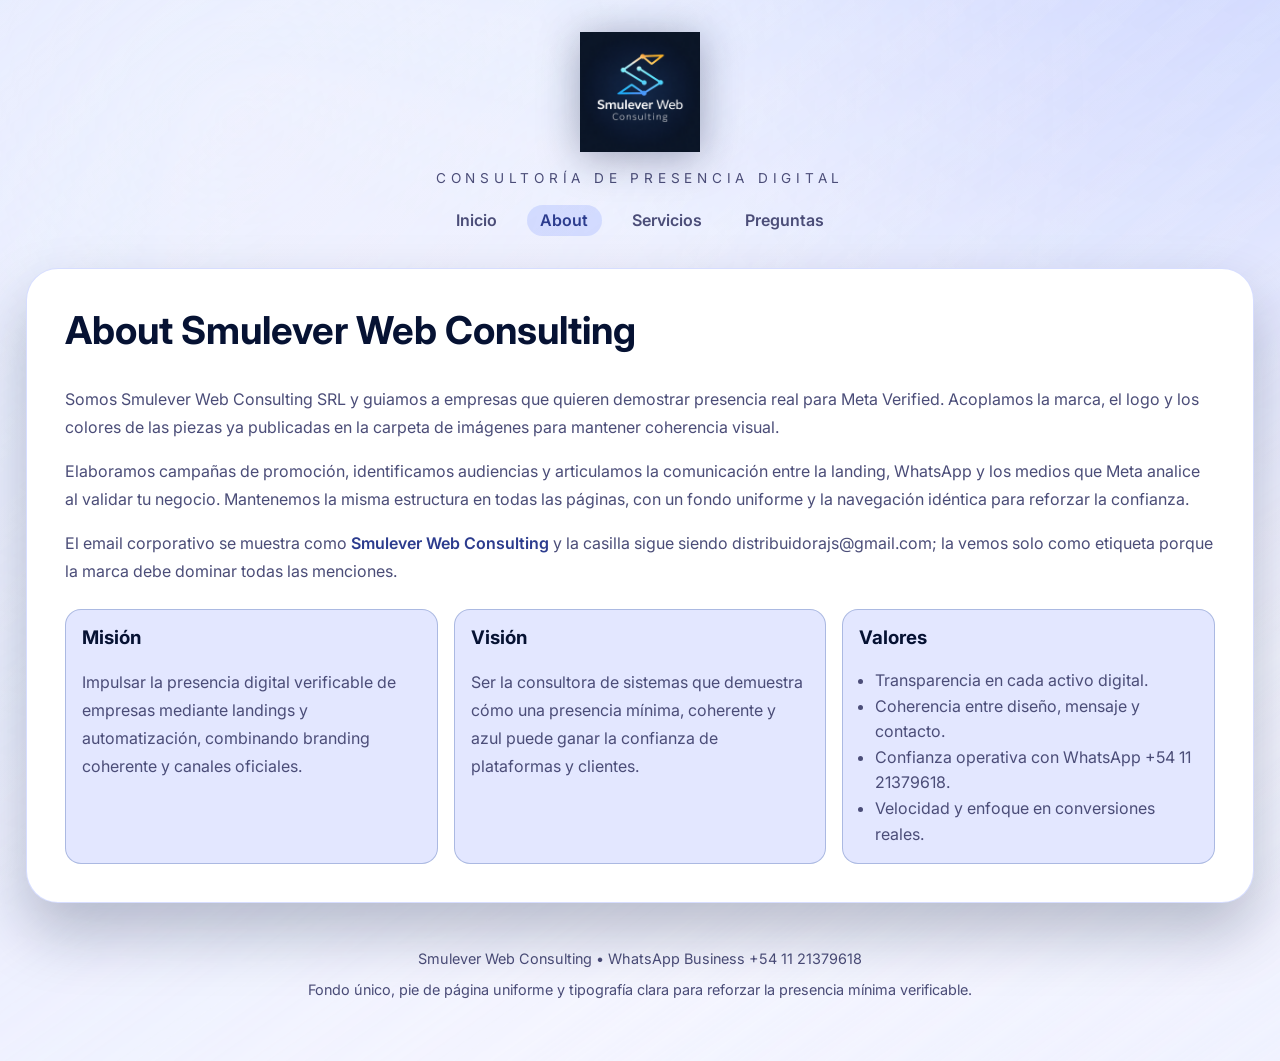
==== about.html @ fc0d974a "Add mission/FAQ content and contact anchor" ====
<!DOCTYPE html>
<html lang="es">
<head>
  <meta charset="utf-8" />
  <meta name="viewport" content="width=device-width,initial-scale=1" />
  <title>Smulever Web Consulting • About</title>
  <link rel="stylesheet" href="styles.css" />
</head>
<body>
  <div class="page-shell">
    <header class="page-header">
      <img src="images/LogoMarca_SmWC.png" alt="Smulever Web Consulting logo mark" class="hero-logo" />
      <p class="eyebrow">Consultoría de presencia digital</p>
      <nav class="page-nav">
        <a href="index.html">Inicio</a>
        <a href="about.html" aria-current="page">About</a>
        <a href="services.html">Servicios</a>
        <a href="faq.html">Preguntas</a>
      </nav>
    </header>

    <main>
      <section class="panel page-panel">
        <h1>About Smulever Web Consulting</h1>
        <p>
          Somos Smulever Web Consulting SRL y guiamos a empresas que quieren demostrar presencia real para Meta Verified.
          Acoplamos la marca, el logo y los colores de las piezas ya publicadas en la carpeta de imágenes para mantener coherencia visual.
        </p>
        <p>
          Elaboramos campañas de promoción, identificamos audiencias y articulamos la comunicación entre la landing, WhatsApp
          y los medios que Meta analice al validar tu negocio. Mantenemos la misma estructura en todas las páginas, con un
          fondo uniforme y la navegación idéntica para reforzar la confianza.
        </p>
        <p>
          El email corporativo se muestra como <span class="label">Smulever Web Consulting</span> y la casilla sigue siendo
          distribuidorajs@gmail.com; la vemos solo como etiqueta porque la marca debe dominar todas las menciones.
        </p>
        <div class="about-grid">
          <article>
            <h3>Misión</h3>
            <p>Impulsar la presencia digital verificable de empresas mediante landings y automatización, combinando branding coherente y canales oficiales.</p>
          </article>
          <article>
            <h3>Visión</h3>
            <p>Ser la consultora de sistemas que demuestra cómo una presencia mínima, coherente y azul puede ganar la confianza de plataformas y clientes.</p>
          </article>
          <article>
            <h3>Valores</h3>
            <ul>
              <li>Transparencia en cada activo digital.</li>
              <li>Coherencia entre diseño, mensaje y contacto.</li>
              <li>Confianza operativa con WhatsApp +54 11 21379618.</li>
              <li>Velocidad y enfoque en conversiones reales.</li>
            </ul>
          </article>
        </div>
      </section>
    </main>

    <footer class="footer">
      <p>Smulever Web Consulting • WhatsApp Business +54 11 21379618</p>
      <p>Fondo único, pie de página uniforme y tipografía clara para reforzar la presencia mínima verificable.</p>
    </footer>
  </div>
</body>
</html>
---- styles.css ----
@import url('https://fonts.googleapis.com/css2?family=Inter:wght@400;500;600;700&display=swap');

:root {
  --bg: #f4f5ff;
  --panel: #ffffff;
  --ink: #061233;
  --muted: #4b4d78;
  --accent: #5b79ff;
  --accent-dark: #2c3c8e;
  --border: rgba(91, 121, 255, 0.25);
  --shadow: 0 30px 60px rgba(6, 18, 51, 0.25);
}

*,
*::before,
*::after {
  box-sizing: border-box;
}

body {
  margin: 0;
  font-family: 'Inter', system-ui, sans-serif;
  background: var(--bg);
  color: var(--ink);
  position: relative;
  min-height: 100vh;
  overflow-x: hidden;
}

body::before {
  content: '';
  position: fixed;
  inset: -20% -10% -20% -10%;
  background-image:
    radial-gradient(circle at 20% 20%, rgba(255, 255, 255, 0.4), transparent 45%),
    radial-gradient(circle at 80% 0%, rgba(91, 121, 255, 0.25), transparent 40%),
    linear-gradient(145deg, rgba(163, 188, 255, 0.35) 0%, rgba(244, 245, 255, 0.85) 60%, rgba(197, 211, 255, 0.2) 100%);
  filter: blur(1px);
  opacity: 0.85;
  z-index: -2;
  animation: marbleMove 16s linear infinite;
  background-size: 120% 120%;
}

body::after {
  content: '';
  position: fixed;
  inset: 0;
  background: repeating-linear-gradient(135deg, rgba(255, 255, 255, 0.1), rgba(255, 255, 255, 0.1) 30px, transparent 30px, transparent 60px);
  opacity: 0.6;
  z-index: -1;
}

.page-shell {
  min-height: 100vh;
  display: flex;
  flex-direction: column;
  gap: 2rem;
  padding: 2rem clamp(1.25rem, 2vw, 3rem) 3rem;
}

.page-header {
  display: flex;
  flex-direction: column;
  align-items: center;
  text-align: center;
  gap: 0.3rem;
}

.hero-logo {
  width: 120px;
  filter: drop-shadow(0 5px 20px rgba(6, 18, 51, 0.35));
}

.eyebrow {
  font-size: 0.85rem;
  text-transform: uppercase;
  letter-spacing: 0.35em;
  color: var(--muted);
}

.page-nav {
  display: flex;
  gap: 1rem;
  flex-wrap: wrap;
  justify-content: center;
}

.page-nav a {
  text-decoration: none;
  color: var(--muted);
  font-weight: 600;
  padding: 0.35rem 0.85rem;
  border-radius: 999px;
  transition: color 0.2s ease, background 0.2s ease;
}

.page-nav a[aria-current='page'],
.page-nav a:hover {
  background: rgba(91, 121, 255, 0.18);
  color: var(--accent-dark);
}

.panel {
  background: var(--panel);
  border-radius: 32px;
  padding: clamp(2rem, 3vw, 3.2rem);
  border: 1px solid var(--border);
  box-shadow: var(--shadow);
  position: relative;
  overflow: hidden;
  animation: floatPanel 12s ease-in-out infinite;
}

.page-panel h1 {
  margin-top: 0;
  font-size: clamp(2rem, 3vw, 2.8rem);
}

.page-panel p {
  color: var(--muted);
  line-height: 1.75;
}

.hero-subtitle {
  margin: 1.2rem auto 1.5rem;
  font-size: 1.05rem;
  max-width: 640px;
}

.hero-actions {
  display: flex;
  justify-content: center;
  gap: 1rem;
  flex-wrap: wrap;
  margin-bottom: 1.5rem;
}

.hero-link {
  padding: 0.9rem 1.8rem;
  border-radius: 999px;
  background: var(--accent);
  color: #fff;
  font-weight: 600;
  text-decoration: none;
  transition: background 0.2s ease, transform 0.2s ease;
}

.hero-link:hover {
  background: var(--accent-dark);
  transform: translateY(-2px);
}

.hero-link.ghost {
  background: transparent;
  border: 1px solid var(--accent);
  color: var(--accent);
}

.hero-note {
  font-size: 0.95rem;
  color: var(--muted);
  margin: 0.35rem 0;
}

.label {
  font-weight: 600;
  color: var(--accent-dark);
}

.brand-name-glow {
  font-size: clamp(2rem, 4vw, 3rem);
  font-weight: 700;
  color: var(--ink);
  text-transform: none;
  letter-spacing: 0.04em;
  margin-bottom: 0.5rem;
  display: inline-flex;
  position: relative;
}

.brand-name-glow span {
  padding: 0 0.5rem;
  border-radius: 16px;
  background: linear-gradient(120deg, rgba(91, 121, 255, 0.2), rgba(91, 121, 255, 0.6));
  box-shadow: 0 0 18px rgba(91, 121, 255, 0.6), 0 0 30px rgba(66, 90, 255, 0.3);
  animation: glowPulse 3s ease-in-out infinite;
}

.contact-block {
  margin-top: 1.5rem;
  padding: 1rem 1.2rem;
  border-radius: 16px;
  background: linear-gradient(135deg, rgba(91, 121, 255, 0.12), rgba(91, 121, 255, 0.02));
  border: 1px solid rgba(91, 121, 255, 0.45);
}

.contact-links {
  display: flex;
  flex-wrap: wrap;
  gap: 0.75rem;
  margin-top: 0.4rem;
}

.contact-links a {
  color: #05318b;
  font-weight: 600;
  text-decoration: none;
  padding: 0.4rem 0.9rem;
  border-radius: 999px;
  border: 1px solid rgba(5, 49, 139, 0.25);
  background: rgba(255, 255, 255, 0.6);
  transition: transform 0.2s ease;
}

.contact-links a:hover {
  transform: translateY(-2px);
  border-color: rgba(5, 49, 139, 0.6);
}

.service-grid {
  margin-top: 1.5rem;
  display: grid;
  grid-template-columns: repeat(auto-fit, minmax(220px, 1fr));
  gap: 1rem;
}

.about-grid {
  margin-top: 1.5rem;
  display: grid;
  grid-template-columns: repeat(auto-fit, minmax(200px, 1fr));
  gap: 1rem;
}

.about-grid article {
  background: #e3e7ff;
  border-radius: 16px;
  padding: 1rem;
  border: 1px solid rgba(5, 49, 139, 0.25);
}

.about-grid h3 {
  margin-top: 0;
  color: var(--ink);
}

.about-grid ul {
  padding-left: 1rem;
  margin: 0;
  color: var(--muted);
  line-height: 1.6;
}

.service-grid article {
  background: #e8ecff;
  border-radius: 16px;
  padding: 1.2rem;
  border: 1px solid rgba(63, 92, 255, 0.2);
  min-height: 170px;
}

.service-grid h3 {
  margin: 0 0 0.5rem;
  font-size: 1.2rem;
  color: var(--ink);
}

.faq-row {
  display: flex;
  flex-direction: column;
  gap: 1rem;
  margin-top: 1.5rem;
}

.chat-toggle {
  border: none;
  background: linear-gradient(120deg, #5b79ff, #2c3c8e);
  color: #fff;
  padding: 0.9rem 1.4rem;
  border-radius: 999px;
  font-size: 1rem;
  font-weight: 600;
  cursor: pointer;
  display: inline-flex;
  align-items: center;
  gap: 0.5rem;
  transition: transform 0.2s ease;
}

.chat-toggle:active {
  transform: scale(0.98);
}

.chat-panel {
  border: 1px solid var(--border);
  border-radius: 16px;
  padding: 1.3rem;
  background: #fdfdff;
  box-shadow: 0 10px 35px rgba(17, 20, 41, 0.08);
  max-height: 0;
  overflow: hidden;
  transition: max-height 0.35s ease;
}

.chat-panel p {
  margin: 0 0 0.75rem;
  color: var(--muted);
  line-height: 1.7;
}

.chat-panel:not([hidden]) {
  max-height: 320px;
}

.faq-list {
  margin-top: 1.5rem;
  display: grid;
  gap: 1rem;
}

.faq-list article {
  padding: 1rem;
  border-radius: 16px;
  background: #eef1ff;
  border: 1px solid rgba(5, 49, 139, 0.15);
}

.faq-list h3 {
  margin: 0 0 0.4rem;
  font-size: 1.1rem;
}

.faq-list p {
  margin: 0;
  color: var(--muted);
  line-height: 1.6;
}

.policy-note {
  margin-top: 1rem;
  font-size: 0.95rem;
  color: var(--muted);
}

.footer {
  text-align: center;
  color: var(--muted);
  font-size: 0.9rem;
  margin-top: auto;
}

@keyframes marbleMove {
  0% {
    transform: scale(1) translate(0, 0);
  }
  50% {
    transform: scale(1.05) translate(-5%, 3%);
  }
  100% {
    transform: scale(1) translate(0, 0);
  }
}

@keyframes glowPulse {
  0%,
  100% {
    box-shadow: 0 0 18px rgba(91, 121, 255, 0.6), 0 0 30px rgba(66, 90, 255, 0.3);
  }
  50% {
    box-shadow: 0 0 26px rgba(91, 121, 255, 0.75), 0 0 40px rgba(66, 90, 255, 0.45);
  }
}

@keyframes floatPanel {
  0% {
    transform: translateY(0px);
  }
  50% {
    transform: translateY(-6px);
  }
  100% {
    transform: translateY(0px);
  }
}

@media (max-width: 640px) {
  .hero-actions {
    flex-direction: column;
  }
  .panel {
    padding: 1.75rem;
  }
}
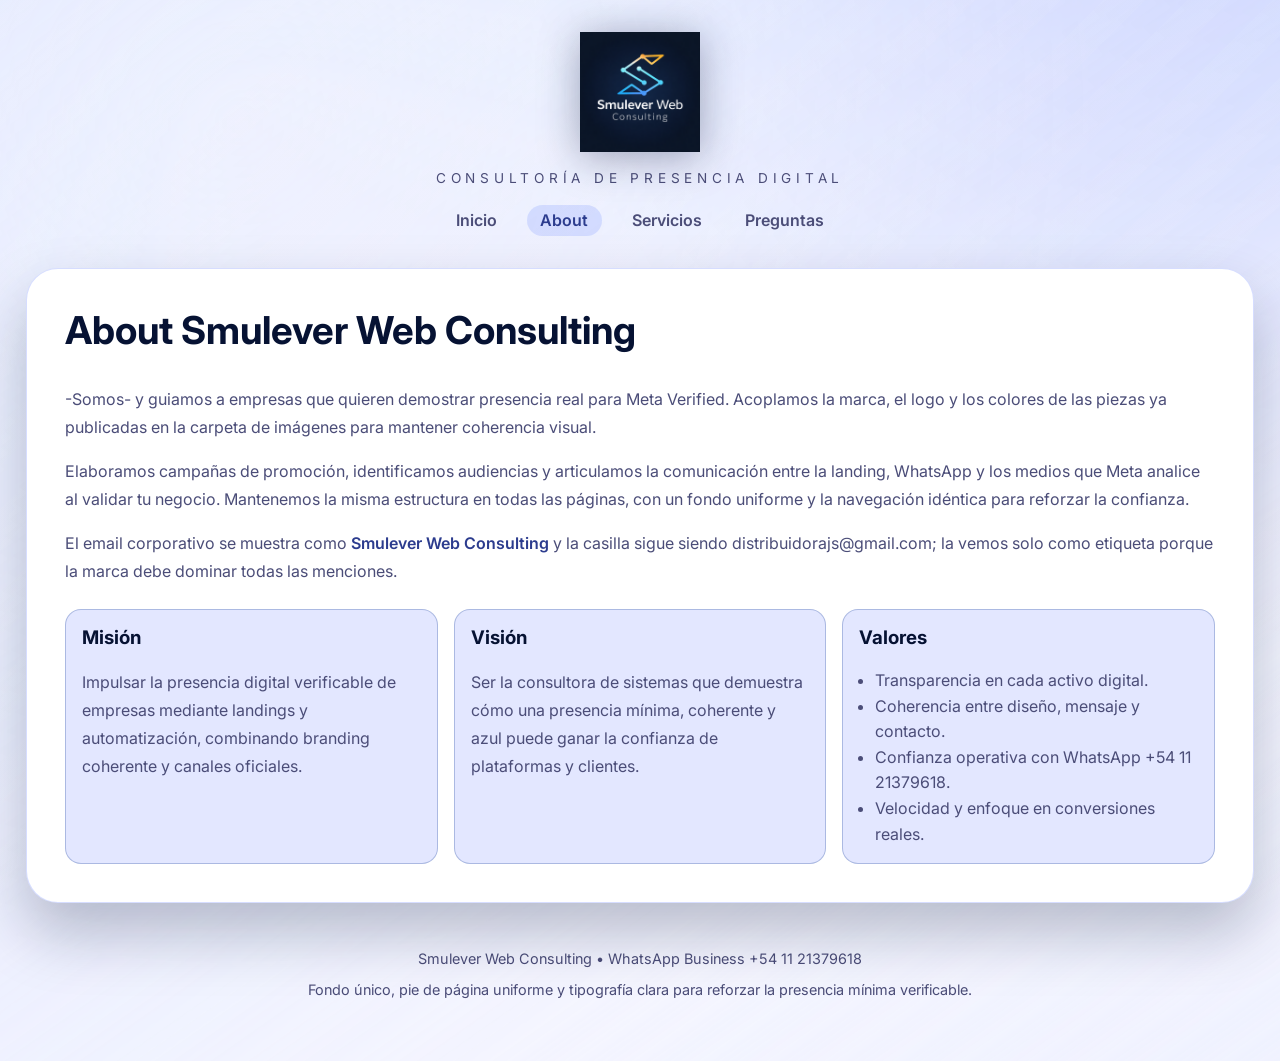
==== commit c7311161: "Adjust about copy to -Somos-" ====
--- a/about.html
+++ b/about.html
@@ -23,7 +23,7 @@
       <section class="panel page-panel">
         <h1>About Smulever Web Consulting</h1>
         <p>
-          Somos Smulever Web Consulting SRL y guiamos a empresas que quieren demostrar presencia real para Meta Verified.
+          -Somos- y guiamos a empresas que quieren demostrar presencia real para Meta Verified.
           Acoplamos la marca, el logo y los colores de las piezas ya publicadas en la carpeta de imágenes para mantener coherencia visual.
         </p>
         <p>
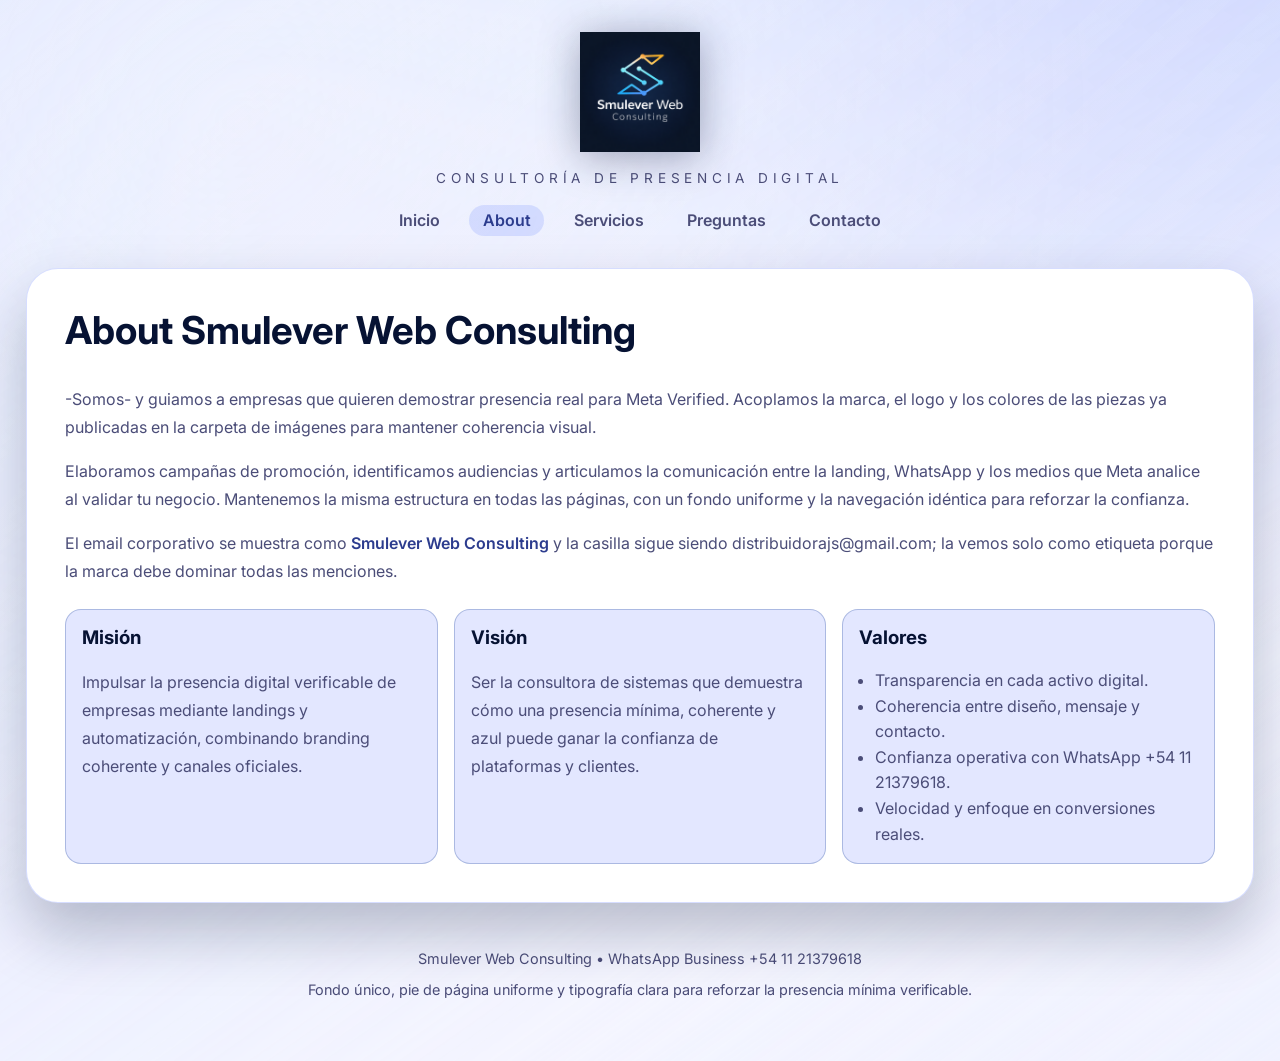
==== commit 5cc0a648: "Add contact page and stats" ====
--- a/about.html
+++ b/about.html
@@ -16,6 +16,7 @@
         <a href="about.html" aria-current="page">About</a>
         <a href="services.html">Servicios</a>
         <a href="faq.html">Preguntas</a>
+        <a href="contact.html">Contacto</a>
       </nav>
     </header>
 
--- a/styles.css
+++ b/styles.css
@@ -218,6 +218,108 @@
   border-color: rgba(5, 49, 139, 0.6);
 }
 
+.contact-panel {
+  display: flex;
+  flex-direction: column;
+  gap: 2rem;
+}
+
+.contact-hero {
+  display: flex;
+  justify-content: space-between;
+  gap: 1.5rem;
+  flex-wrap: wrap;
+}
+
+.contact-hero h1 {
+  margin: 0 0 0.5rem;
+  font-size: clamp(2rem, 4vw, 2.8rem);
+}
+
+.contact-card {
+  min-width: 220px;
+  padding: 1rem;
+  border-radius: 20px;
+  background: #1d2d62;
+  color: #fff;
+  box-shadow: 0 12px 30px rgba(5, 49, 139, 0.35);
+}
+
+.contact-form {
+  display: grid;
+  grid-template-columns: repeat(auto-fit, minmax(220px, 1fr));
+  gap: 1rem;
+}
+
+.contact-form label {
+  display: flex;
+  flex-direction: column;
+  font-weight: 600;
+  color: var(--ink);
+  gap: 0.35rem;
+}
+
+.contact-form input,
+.contact-form textarea {
+  width: 100%;
+  padding: 0.65rem 0.9rem;
+  border-radius: 12px;
+  border: 1px solid rgba(6, 19, 51, 0.2);
+  font-family: inherit;
+  font-size: 1rem;
+}
+
+.contact-form textarea {
+  resize: vertical;
+}
+
+.contact-stats {
+  display: grid;
+  grid-template-columns: repeat(auto-fit, minmax(180px, 1fr));
+  gap: 1rem;
+}
+
+.contact-stats article {
+  padding: 1.2rem;
+  border-radius: 18px;
+  background: #eef1ff;
+  border: 1px solid rgba(5, 49, 139, 0.15);
+  text-align: center;
+}
+
+.contact-stats strong {
+  font-size: 1.8rem;
+  display: block;
+  margin-bottom: 0.3rem;
+  color: var(--accent-dark);
+}
+
+.contact-footer {
+  border-top: 1px solid rgba(6, 18, 51, 0.12);
+  padding-top: 1rem;
+  display: flex;
+  flex-direction: column;
+  gap: 0.5rem;
+  color: var(--muted);
+}
+
+.social {
+  display: flex;
+  gap: 0.6rem;
+  flex-wrap: wrap;
+}
+
+.social a {
+  color: var(--ink);
+  font-weight: 600;
+  text-decoration: none;
+  border-bottom: 1px solid transparent;
+}
+
+.social a:hover {
+  border-color: var(--accent);
+}
+
 .service-grid {
   margin-top: 1.5rem;
   display: grid;
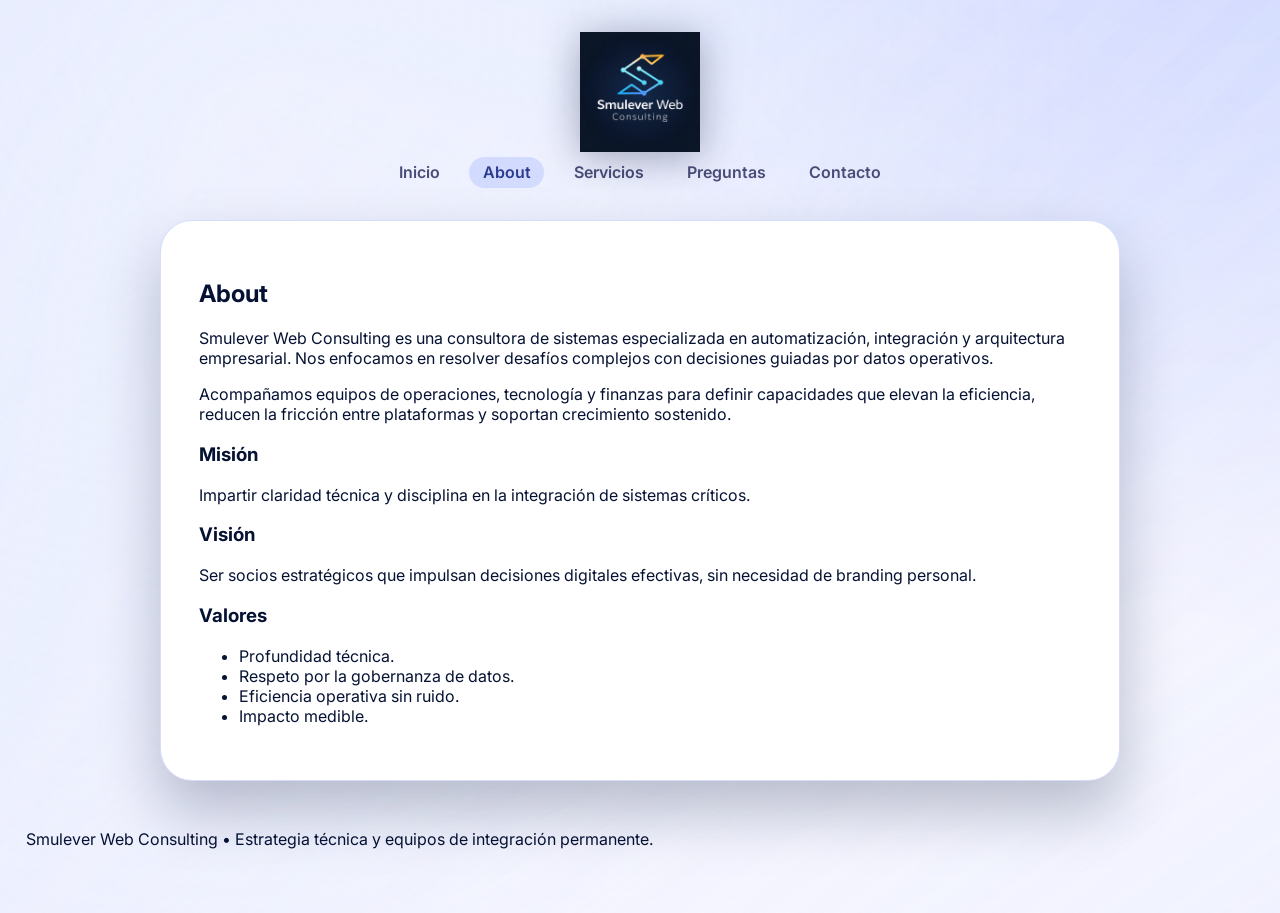
==== commit a5d1563e: "Rebrand site to automation-focused consultancy" ====
--- a/about.html
+++ b/about.html
@@ -9,8 +9,7 @@
 <body>
   <div class="page-shell">
     <header class="page-header">
-      <img src="images/LogoMarca_SmWC.png" alt="Smulever Web Consulting logo mark" class="hero-logo" />
-      <p class="eyebrow">Consultoría de presencia digital</p>
+      <img src="images/LogoMarca_SmWC.png" alt="Marca gráfica Smulever Web Consulting" class="hero-logo" />
       <nav class="page-nav">
         <a href="index.html">Inicio</a>
         <a href="about.html" aria-current="page">About</a>
@@ -21,37 +20,32 @@
     </header>
 
     <main>
-      <section class="panel page-panel">
-        <h1>About Smulever Web Consulting</h1>
+      <section class="panel about-panel">
+        <h1>About</h1>
         <p>
-          -Somos- y guiamos a empresas que quieren demostrar presencia real para Meta Verified.
-          Acoplamos la marca, el logo y los colores de las piezas ya publicadas en la carpeta de imágenes para mantener coherencia visual.
+          Smulever Web Consulting es una consultora de sistemas especializada en automatización, integración y arquitectura empresarial.
+          Nos enfocamos en resolver desafíos complejos con decisiones guiadas por datos operativos.
         </p>
         <p>
-          Elaboramos campañas de promoción, identificamos audiencias y articulamos la comunicación entre la landing, WhatsApp
-          y los medios que Meta analice al validar tu negocio. Mantenemos la misma estructura en todas las páginas, con un
-          fondo uniforme y la navegación idéntica para reforzar la confianza.
-        </p>
-        <p>
-          El email corporativo se muestra como <span class="label">Smulever Web Consulting</span> y la casilla sigue siendo
-          distribuidorajs@gmail.com; la vemos solo como etiqueta porque la marca debe dominar todas las menciones.
+          Acompañamos equipos de operaciones, tecnología y finanzas para definir capacidades que elevan la eficiencia, reducen
+          la fricción entre plataformas y soportan crecimiento sostenido.
         </p>
         <div class="about-grid">
           <article>
             <h3>Misión</h3>
-            <p>Impulsar la presencia digital verificable de empresas mediante landings y automatización, combinando branding coherente y canales oficiales.</p>
+            <p>Impartir claridad técnica y disciplina en la integración de sistemas críticos.</p>
           </article>
           <article>
             <h3>Visión</h3>
-            <p>Ser la consultora de sistemas que demuestra cómo una presencia mínima, coherente y azul puede ganar la confianza de plataformas y clientes.</p>
+            <p>Ser socios estratégicos que impulsan decisiones digitales efectivas, sin necesidad de branding personal.</p>
           </article>
           <article>
             <h3>Valores</h3>
             <ul>
-              <li>Transparencia en cada activo digital.</li>
-              <li>Coherencia entre diseño, mensaje y contacto.</li>
-              <li>Confianza operativa con WhatsApp +54 11 21379618.</li>
-              <li>Velocidad y enfoque en conversiones reales.</li>
+              <li>Profundidad técnica.</li>
+              <li>Respeto por la gobernanza de datos.</li>
+              <li>Eficiencia operativa sin ruido.</li>
+              <li>Impacto medible.</li>
             </ul>
           </article>
         </div>
@@ -59,8 +53,7 @@
     </main>
 
     <footer class="footer">
-      <p>Smulever Web Consulting • WhatsApp Business +54 11 21379618</p>
-      <p>Fondo único, pie de página uniforme y tipografía clara para reforzar la presencia mínima verificable.</p>
+      <p>Smulever Web Consulting • Estrategia técnica y equipos de integración permanente.</p>
     </footer>
   </div>
 </body>
--- a/styles.css
+++ b/styles.css
@@ -67,6 +67,17 @@
   gap: 0.3rem;
 }
 
+.hero-content {
+  max-width: 780px;
+  margin: 0 auto;
+  text-align: center;
+}
+
+.hero-headline {
+  font-size: clamp(2rem, 4vw, 2.6rem);
+  margin: 0.5rem 0;
+}
+
 .hero-logo {
   width: 120px;
   filter: drop-shadow(0 5px 20px rgba(6, 18, 51, 0.35));
@@ -112,6 +123,105 @@
   animation: floatPanel 12s ease-in-out infinite;
 }
 
+.hero-panel {
+  text-align: center;
+}
+
+.proof-panel,
+.services-panel,
+.process-panel,
+.about-panel,
+.faq-panel,
+.contact-panel {
+  max-width: 960px;
+  margin: 0 auto;
+}
+
+.cases-grid,
+.service-grid,
+.benefits-grid {
+  margin-top: 1.5rem;
+  display: grid;
+  grid-template-columns: repeat(auto-fit, minmax(220px, 1fr));
+  gap: 1rem;
+}
+
+.cases-grid article,
+.service-grid article,
+.benefits-grid article {
+  background: #e8ecff;
+  border-radius: 16px;
+  padding: 1.2rem;
+  border: 1px solid rgba(63, 92, 255, 0.2);
+  min-height: 170px;
+}
+
+.cases-grid article h3,
+.service-grid h3,
+.benefits-grid h3 {
+  margin: 0 0 0.5rem;
+  font-size: 1.2rem;
+}
+
+.process-panel {
+  text-align: left;
+}
+
+.process-list {
+  margin: 1.5rem 0;
+  display: flex;
+  flex-direction: column;
+  gap: 0.6rem;
+}
+
+.process-list p {
+  font-weight: 600;
+  line-height: 1.6;
+}
+
+.credentials-row {
+  margin-top: 1.2rem;
+  display: grid;
+  grid-template-columns: repeat(auto-fit, minmax(180px, 1fr));
+  gap: 1rem;
+}
+
+.credentials-row article {
+  padding: 1.2rem;
+  border-radius: 18px;
+  background: #eef1ff;
+  border: 1px solid rgba(5, 49, 139, 0.15);
+  text-align: center;
+}
+
+.credentials-row strong {
+  font-size: 2rem;
+  display: block;
+  margin-bottom: 0.3rem;
+  color: var(--accent-dark);
+}
+
+.contact-grid {
+  display: grid;
+  grid-template-columns: repeat(auto-fit, minmax(180px, 1fr));
+  gap: 1rem;
+  margin-bottom: 1.5rem;
+}
+
+.contact-grid article {
+  padding: 1rem;
+  border-radius: 16px;
+  background: #eef1ff;
+  border: 1px solid rgba(5, 49, 139, 0.15);
+}
+
+.contact-grid strong {
+  display: block;
+  font-size: 1.1rem;
+  margin-top: 0.3rem;
+  color: var(--accent-dark);
+}
+
 .page-panel h1 {
   margin-top: 0;
   font-size: clamp(2rem, 3vw, 2.8rem);
@@ -128,33 +238,45 @@
   max-width: 640px;
 }
 
+.hero-actions,
+.trust-row {
+  display: flex;
+  justify-content: center;
+  gap: 1rem;
+  flex-wrap: wrap;
+}
+
 .hero-actions {
-  display: flex;
-  justify-content: center;
-  gap: 1rem;
-  flex-wrap: wrap;
   margin-bottom: 1.5rem;
 }
 
-.hero-link {
-  padding: 0.9rem 1.8rem;
+.primary-cta,
+.secondary-cta {
+  padding: 0.95rem 1.8rem;
   border-radius: 999px;
+  font-weight: 600;
+  text-decoration: none;
+  transition: transform 0.2s ease, background 0.2s ease;
+}
+
+.primary-cta {
   background: var(--accent);
   color: #fff;
-  font-weight: 600;
-  text-decoration: none;
-  transition: background 0.2s ease, transform 0.2s ease;
-}
-
-.hero-link:hover {
+}
+
+.primary-cta:hover {
   background: var(--accent-dark);
   transform: translateY(-2px);
 }
 
-.hero-link.ghost {
-  background: transparent;
-  border: 1px solid var(--accent);
-  color: var(--accent);
+.secondary-cta {
+  border: 1px solid rgba(91, 121, 255, 0.4);
+  color: var(--accent-dark);
+  background: rgba(255, 255, 255, 0.9);
+}
+
+.secondary-cta:hover {
+  background: rgba(91, 121, 255, 0.12);
 }
 
 .hero-note {
@@ -187,14 +309,6 @@
   animation: glowPulse 3s ease-in-out infinite;
 }
 
-.contact-block {
-  margin-top: 1.5rem;
-  padding: 1rem 1.2rem;
-  border-radius: 16px;
-  background: linear-gradient(135deg, rgba(91, 121, 255, 0.12), rgba(91, 121, 255, 0.02));
-  border: 1px solid rgba(91, 121, 255, 0.45);
-}
-
 .contact-links {
   display: flex;
   flex-wrap: wrap;
@@ -216,8 +330,6 @@
 .contact-links a:hover {
   transform: translateY(-2px);
   border-color: rgba(5, 49, 139, 0.6);
-}
-
 .contact-panel {
   display: flex;
   flex-direction: column;
@@ -229,11 +341,12 @@
   justify-content: space-between;
   gap: 1.5rem;
   flex-wrap: wrap;
+  align-items: center;
 }
 
 .contact-hero h1 {
   margin: 0 0 0.5rem;
-  font-size: clamp(2rem, 4vw, 2.8rem);
+  font-size: clamp(1.8rem, 3vw, 2.4rem);
 }
 
 .contact-card {
@@ -273,6 +386,14 @@
   resize: vertical;
 }
 
+.contact-form label.full-width {
+  grid-column: 1 / -1;
+}
+
+.contact-textarea {
+  grid-column: 1 / -1;
+}
+
 .contact-stats {
   display: grid;
   grid-template-columns: repeat(auto-fit, minmax(180px, 1fr));
@@ -318,6 +439,45 @@
 
 .social a:hover {
   border-color: var(--accent);
+}
+
+.benefits-grid {
+  margin-top: 1.5rem;
+  display: grid;
+  grid-template-columns: repeat(auto-fit, minmax(220px, 1fr));
+  gap: 1rem;
+}
+
+.benefits-grid article {
+  padding: 1.2rem;
+  border-radius: 18px;
+  background: #eef1ff;
+  border: 1px solid rgba(5, 49, 139, 0.15);
+}
+
+.benefits-grid h3 {
+  margin: 0 0 0.4rem;
+  font-size: 1.2rem;
+}
+
+.benefits-grid p {
+  margin: 0;
+  color: var(--muted);
+  line-height: 1.6;
+}
+
+.process-list {
+  margin: 1.5rem 0;
+  padding-left: 1.2rem;
+  display: flex;
+  flex-direction: column;
+  gap: 0.6rem;
+}
+
+.process-list li {
+  font-weight: 600;
+  color: var(--ink);
+  line-height: 1.6;
 }
 
 .service-grid {
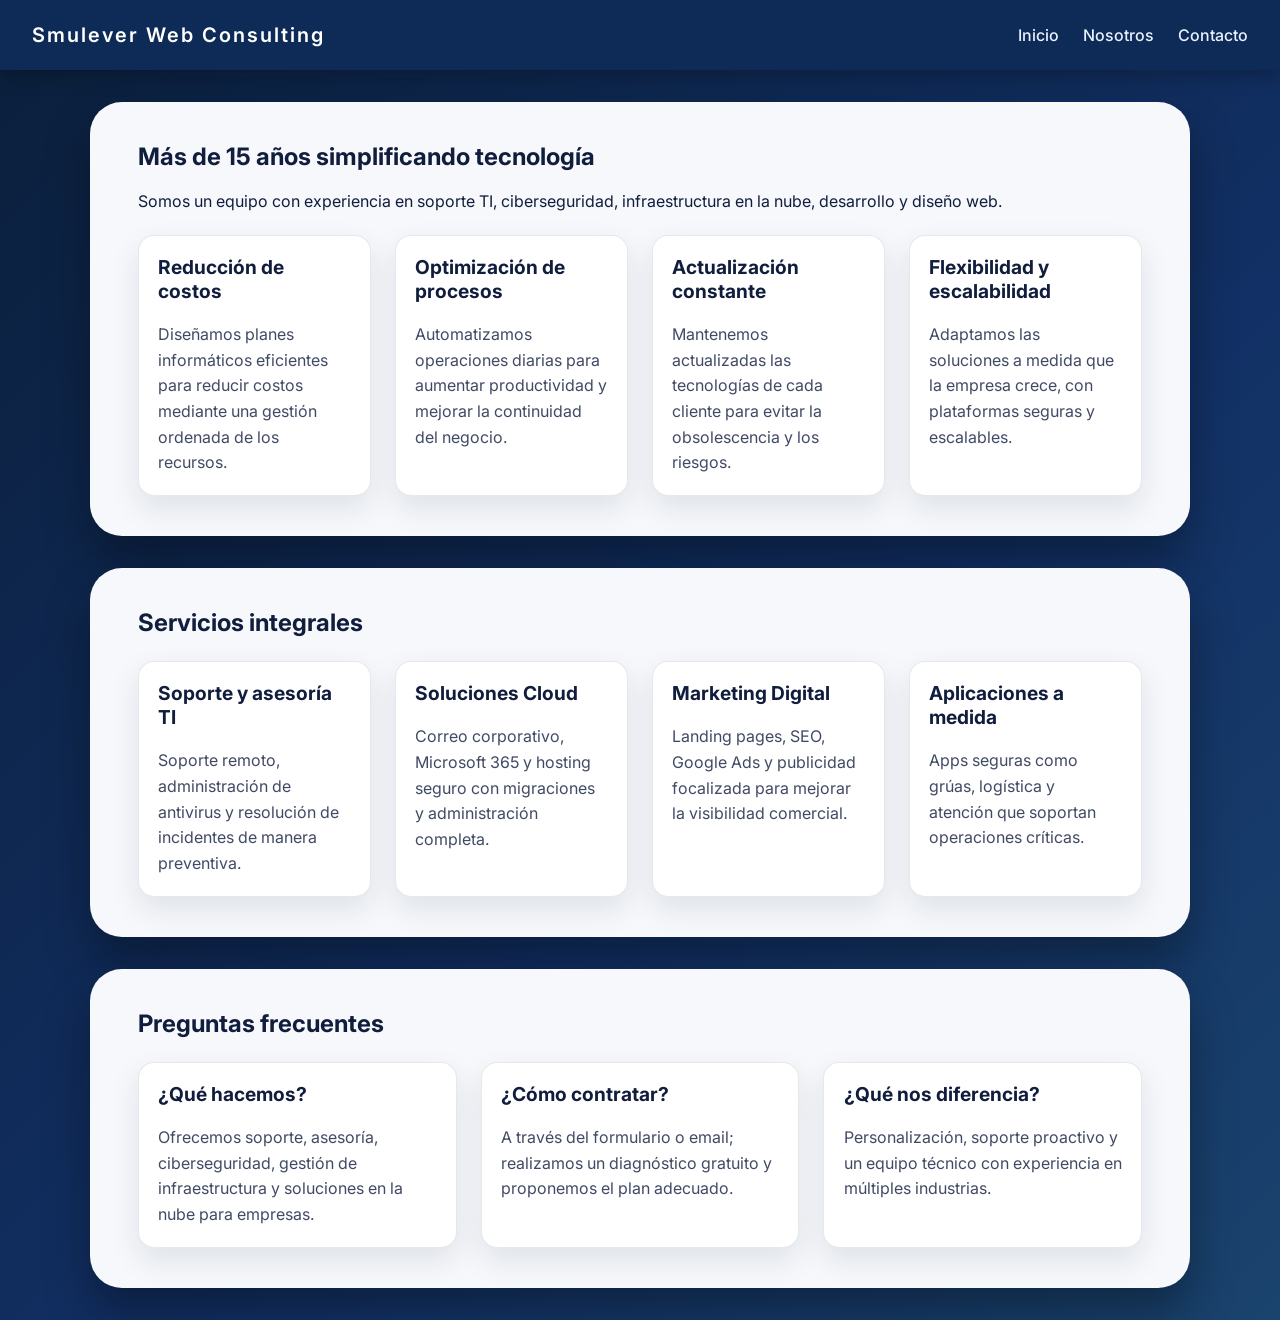
==== commit f042afad: "Rebuild site based on soporteinformatica design" ====
--- a/about.html
+++ b/about.html
@@ -2,59 +2,83 @@
 <html lang="es">
 <head>
   <meta charset="utf-8" />
-  <meta name="viewport" content="width=device-width,initial-scale=1" />
-  <title>Smulever Web Consulting • About</title>
+  <meta name="viewport" content="width=device-width, initial-scale=1" />
+  <title>Nosotros • Smulever Web Consulting</title>
   <link rel="stylesheet" href="styles.css" />
 </head>
 <body>
-  <div class="page-shell">
-    <header class="page-header">
-      <img src="images/LogoMarca_SmWC.png" alt="Marca gráfica Smulever Web Consulting" class="hero-logo" />
-      <nav class="page-nav">
-        <a href="index.html">Inicio</a>
-        <a href="about.html" aria-current="page">About</a>
-        <a href="services.html">Servicios</a>
-        <a href="faq.html">Preguntas</a>
-        <a href="contact.html">Contacto</a>
-      </nav>
-    </header>
+  <header class="site-header">
+    <div class="site-brand">Smulever Web Consulting</div>
+    <nav class="site-nav">
+      <a href="index.html">Inicio</a>
+      <a href="about.html">Nosotros</a>
+      <a href="contact.html">Contacto</a>
+    </nav>
+  </header>
 
-    <main>
-      <section class="panel about-panel">
-        <h1>About</h1>
-        <p>
-          Smulever Web Consulting es una consultora de sistemas especializada en automatización, integración y arquitectura empresarial.
-          Nos enfocamos en resolver desafíos complejos con decisiones guiadas por datos operativos.
-        </p>
-        <p>
-          Acompañamos equipos de operaciones, tecnología y finanzas para definir capacidades que elevan la eficiencia, reducen
-          la fricción entre plataformas y soportan crecimiento sostenido.
-        </p>
-        <div class="about-grid">
-          <article>
-            <h3>Misión</h3>
-            <p>Impartir claridad técnica y disciplina en la integración de sistemas críticos.</p>
-          </article>
-          <article>
-            <h3>Visión</h3>
-            <p>Ser socios estratégicos que impulsan decisiones digitales efectivas, sin necesidad de branding personal.</p>
-          </article>
-          <article>
-            <h3>Valores</h3>
-            <ul>
-              <li>Profundidad técnica.</li>
-              <li>Respeto por la gobernanza de datos.</li>
-              <li>Eficiencia operativa sin ruido.</li>
-              <li>Impacto medible.</li>
-            </ul>
-          </article>
+  <main class="page">
+    <section class="content-panel">
+      <h2>Más de 15 años simplificando tecnología</h2>
+      <p>Somos un equipo con experiencia en soporte TI, ciberseguridad, infraestructura en la nube, desarrollo y diseño web.</p>
+      <div class="grid">
+        <div class="card">
+          <h3>Reducción de costos</h3>
+          <p>Diseñamos planes informáticos eficientes para reducir costos mediante una gestión ordenada de los recursos.</p>
         </div>
-      </section>
-    </main>
+        <div class="card">
+          <h3>Optimización de procesos</h3>
+          <p>Automatizamos operaciones diarias para aumentar productividad y mejorar la continuidad del negocio.</p>
+        </div>
+        <div class="card">
+          <h3>Actualización constante</h3>
+          <p>Mantenemos actualizadas las tecnologías de cada cliente para evitar la obsolescencia y los riesgos.</p>
+        </div>
+        <div class="card">
+          <h3>Flexibilidad y escalabilidad</h3>
+          <p>Adaptamos las soluciones a medida que la empresa crece, con plataformas seguras y escalables.</p>
+        </div>
+      </div>
+    </section>
 
-    <footer class="footer">
-      <p>Smulever Web Consulting • Estrategia técnica y equipos de integración permanente.</p>
-    </footer>
-  </div>
+    <section class="content-panel">
+      <h2>Servicios integrales</h2>
+      <div class="grid">
+        <div class="card">
+          <h3>Soporte y asesoría TI</h3>
+          <p>Soporte remoto, administración de antivirus y resolución de incidentes de manera preventiva.</p>
+        </div>
+        <div class="card">
+          <h3>Soluciones Cloud</h3>
+          <p>Correo corporativo, Microsoft 365 y hosting seguro con migraciones y administración completa.</p>
+        </div>
+        <div class="card">
+          <h3>Marketing Digital</h3>
+          <p>Landing pages, SEO, Google Ads y publicidad focalizada para mejorar la visibilidad comercial.</p>
+        </div>
+        <div class="card">
+          <h3>Aplicaciones a medida</h3>
+          <p>Apps seguras como grúas, logística y atención que soportan operaciones críticas.</p>
+        </div>
+      </div>
+    </section>
+
+    <section class="content-panel">
+      <h2>Preguntas frecuentes</h2>
+      <div class="grid">
+        <div class="card">
+          <h3>¿Qué hacemos?</h3>
+          <p>Ofrecemos soporte, asesoría, ciberseguridad, gestión de infraestructura y soluciones en la nube para empresas.</p>
+        </div>
+        <div class="card">
+          <h3>¿Cómo contratar?</h3>
+          <p>A través del formulario o email; realizamos un diagnóstico gratuito y proponemos el plan adecuado.</p>
+        </div>
+        <div class="card">
+          <h3>¿Qué nos diferencia?</h3>
+          <p>Personalización, soporte proactivo y un equipo técnico con experiencia en múltiples industrias.</p>
+        </div>
+      </div>
+    </section>
+  </main>
 </body>
 </html>
--- a/styles.css
+++ b/styles.css
@@ -1,655 +1,178 @@
 @import url('https://fonts.googleapis.com/css2?family=Inter:wght@400;500;600;700&display=swap');
 
 :root {
-  --bg: #f4f5ff;
-  --panel: #ffffff;
-  --ink: #061233;
-  --muted: #4b4d78;
-  --accent: #5b79ff;
-  --accent-dark: #2c3c8e;
-  --border: rgba(91, 121, 255, 0.25);
-  --shadow: 0 30px 60px rgba(6, 18, 51, 0.25);
+  --nav-bg: #0e2b57;
+  --panel-bg: #f6f8fb;
+  --card-bg: #112653;
+  --accent: #f2a900;
+  --text-dark: #111d3d;
 }
 
-*,
-*::before,
-*::after {
+* {
   box-sizing: border-box;
 }
 
 body {
   margin: 0;
   font-family: 'Inter', system-ui, sans-serif;
-  background: var(--bg);
-  color: var(--ink);
-  position: relative;
-  min-height: 100vh;
-  overflow-x: hidden;
+  background: linear-gradient(135deg, #0b1f3b 0%, #123065 60%, #1a436d 100%);
+  color: var(--text-dark);
 }
 
-body::before {
-  content: '';
-  position: fixed;
-  inset: -20% -10% -20% -10%;
-  background-image:
-    radial-gradient(circle at 20% 20%, rgba(255, 255, 255, 0.4), transparent 45%),
-    radial-gradient(circle at 80% 0%, rgba(91, 121, 255, 0.25), transparent 40%),
-    linear-gradient(145deg, rgba(163, 188, 255, 0.35) 0%, rgba(244, 245, 255, 0.85) 60%, rgba(197, 211, 255, 0.2) 100%);
-  filter: blur(1px);
-  opacity: 0.85;
-  z-index: -2;
-  animation: marbleMove 16s linear infinite;
-  background-size: 120% 120%;
+.page {
+  min-height: 100vh;
+  padding-top: 70px;
 }
 
-body::after {
-  content: '';
+.site-header {
   position: fixed;
-  inset: 0;
-  background: repeating-linear-gradient(135deg, rgba(255, 255, 255, 0.1), rgba(255, 255, 255, 0.1) 30px, transparent 30px, transparent 60px);
-  opacity: 0.6;
-  z-index: -1;
+  top: 0;
+  left: 0;
+  width: 100%;
+  height: 70px;
+  background: var(--nav-bg);
+  display: flex;
+  align-items: center;
+  justify-content: space-between;
+  padding: 0 2rem;
+  z-index: 10;
+  box-shadow: 0 4px 20px rgba(0, 0, 0, 0.3);
 }
 
-.page-shell {
-  min-height: 100vh;
-  display: flex;
-  flex-direction: column;
-  gap: 2rem;
-  padding: 2rem clamp(1.25rem, 2vw, 3rem) 3rem;
+.site-brand {
+  color: #fff;
+  font-weight: 600;
+  font-size: 1.25rem;
+  letter-spacing: 0.1em;
 }
 
-.page-header {
+.site-nav {
   display: flex;
-  flex-direction: column;
-  align-items: center;
-  text-align: center;
-  gap: 0.3rem;
+  gap: 1.5rem;
 }
 
-.hero-content {
-  max-width: 780px;
-  margin: 0 auto;
+.site-nav a {
+  color: #e8f1ff;
+  text-decoration: none;
+  font-weight: 500;
+  transition: color 0.2s ease;
+}
+
+.site-nav a:hover {
+  color: #fff;
+}
+
+.hero {
+  padding: 4rem 6vw 3rem;
   text-align: center;
 }
 
-.hero-headline {
-  font-size: clamp(2rem, 4vw, 2.6rem);
-  margin: 0.5rem 0;
+.hero h1 {
+  font-size: clamp(2.2rem, 3vw, 3rem);
+  color: #fff;
+  margin-bottom: 1rem;
 }
 
-.hero-logo {
-  width: 120px;
-  filter: drop-shadow(0 5px 20px rgba(6, 18, 51, 0.35));
-}
-
-.eyebrow {
-  font-size: 0.85rem;
-  text-transform: uppercase;
-  letter-spacing: 0.35em;
-  color: var(--muted);
-}
-
-.page-nav {
-  display: flex;
-  gap: 1rem;
-  flex-wrap: wrap;
-  justify-content: center;
-}
-
-.page-nav a {
-  text-decoration: none;
-  color: var(--muted);
-  font-weight: 600;
-  padding: 0.35rem 0.85rem;
-  border-radius: 999px;
-  transition: color 0.2s ease, background 0.2s ease;
-}
-
-.page-nav a[aria-current='page'],
-.page-nav a:hover {
-  background: rgba(91, 121, 255, 0.18);
-  color: var(--accent-dark);
-}
-
-.panel {
-  background: var(--panel);
-  border-radius: 32px;
-  padding: clamp(2rem, 3vw, 3.2rem);
-  border: 1px solid var(--border);
-  box-shadow: var(--shadow);
-  position: relative;
-  overflow: hidden;
-  animation: floatPanel 12s ease-in-out infinite;
-}
-
-.hero-panel {
-  text-align: center;
-}
-
-.proof-panel,
-.services-panel,
-.process-panel,
-.about-panel,
-.faq-panel,
-.contact-panel {
-  max-width: 960px;
-  margin: 0 auto;
-}
-
-.cases-grid,
-.service-grid,
-.benefits-grid {
-  margin-top: 1.5rem;
-  display: grid;
-  grid-template-columns: repeat(auto-fit, minmax(220px, 1fr));
-  gap: 1rem;
-}
-
-.cases-grid article,
-.service-grid article,
-.benefits-grid article {
-  background: #e8ecff;
-  border-radius: 16px;
-  padding: 1.2rem;
-  border: 1px solid rgba(63, 92, 255, 0.2);
-  min-height: 170px;
-}
-
-.cases-grid article h3,
-.service-grid h3,
-.benefits-grid h3 {
-  margin: 0 0 0.5rem;
-  font-size: 1.2rem;
-}
-
-.process-panel {
-  text-align: left;
-}
-
-.process-list {
-  margin: 1.5rem 0;
-  display: flex;
-  flex-direction: column;
-  gap: 0.6rem;
-}
-
-.process-list p {
-  font-weight: 600;
+.hero p {
+  color: #dbe6f7;
+  max-width: 640px;
+  margin: 0 auto 2rem;
   line-height: 1.6;
 }
 
-.credentials-row {
-  margin-top: 1.2rem;
-  display: grid;
-  grid-template-columns: repeat(auto-fit, minmax(180px, 1fr));
-  gap: 1rem;
-}
-
-.credentials-row article {
-  padding: 1.2rem;
-  border-radius: 18px;
-  background: #eef1ff;
-  border: 1px solid rgba(5, 49, 139, 0.15);
-  text-align: center;
-}
-
-.credentials-row strong {
-  font-size: 2rem;
-  display: block;
-  margin-bottom: 0.3rem;
-  color: var(--accent-dark);
-}
-
-.contact-grid {
-  display: grid;
-  grid-template-columns: repeat(auto-fit, minmax(180px, 1fr));
-  gap: 1rem;
-  margin-bottom: 1.5rem;
-}
-
-.contact-grid article {
-  padding: 1rem;
-  border-radius: 16px;
-  background: #eef1ff;
-  border: 1px solid rgba(5, 49, 139, 0.15);
-}
-
-.contact-grid strong {
-  display: block;
-  font-size: 1.1rem;
-  margin-top: 0.3rem;
-  color: var(--accent-dark);
-}
-
-.page-panel h1 {
-  margin-top: 0;
-  font-size: clamp(2rem, 3vw, 2.8rem);
-}
-
-.page-panel p {
-  color: var(--muted);
-  line-height: 1.75;
-}
-
-.hero-subtitle {
-  margin: 1.2rem auto 1.5rem;
-  font-size: 1.05rem;
-  max-width: 640px;
-}
-
-.hero-actions,
-.trust-row {
+.hero-actions {
   display: flex;
   justify-content: center;
   gap: 1rem;
   flex-wrap: wrap;
 }
 
-.hero-actions {
-  margin-bottom: 1.5rem;
+.btn-primary,
+.btn-secondary {
+  padding: 0.9rem 1.8rem;
+  border-radius: 999px;
+  border: none;
+  font-weight: 600;
+  cursor: pointer;
 }
 
-.primary-cta,
-.secondary-cta {
-  padding: 0.95rem 1.8rem;
-  border-radius: 999px;
-  font-weight: 600;
-  text-decoration: none;
-  transition: transform 0.2s ease, background 0.2s ease;
+.btn-primary {
+  background: var(--accent);
+  color: #111d3d;
 }
 
-.primary-cta {
-  background: var(--accent);
+.btn-secondary {
+  background: transparent;
+  border: 1px solid rgba(255, 255, 255, 0.6);
   color: #fff;
 }
 
-.primary-cta:hover {
-  background: var(--accent-dark);
-  transform: translateY(-2px);
+.stats {
+  display: flex;
+  justify-content: center;
+  gap: 2rem;
+  flex-wrap: wrap;
+  margin-top: 2rem;
 }
 
-.secondary-cta {
-  border: 1px solid rgba(91, 121, 255, 0.4);
-  color: var(--accent-dark);
-  background: rgba(255, 255, 255, 0.9);
+.stat-card {
+  background: rgba(255, 255, 255, 0.12);
+  border: 1px solid rgba(255, 255, 255, 0.18);
+  padding: 1rem 1.5rem;
+  border-radius: 18px;
+  text-align: center;
+  min-width: 180px;
 }
 
-.secondary-cta:hover {
-  background: rgba(91, 121, 255, 0.12);
+.stat-card strong {
+  display: block;
+  font-size: 2rem;
+  color: var(--accent);
 }
 
-.hero-note {
-  font-size: 0.95rem;
-  color: var(--muted);
-  margin: 0.35rem 0;
+.content-panel {
+  background: var(--panel-bg);
+  border-radius: 32px;
+  margin: 2rem auto;
+  padding: 2.5rem 3rem;
+  width: min(1100px, 90vw);
+  box-shadow: 0 25px 45px rgba(0, 0, 0, 0.35);
 }
 
-.label {
-  font-weight: 600;
-  color: var(--accent-dark);
+.content-panel h2 {
+  margin-top: 0;
+  color: var(--text-dark);
 }
 
-.brand-name-glow {
-  font-size: clamp(2rem, 4vw, 3rem);
-  font-weight: 700;
-  color: var(--ink);
-  text-transform: none;
-  letter-spacing: 0.04em;
-  margin-bottom: 0.5rem;
-  display: inline-flex;
-  position: relative;
+.grid {
+  display: grid;
+  grid-template-columns: repeat(auto-fit, minmax(220px, 1fr));
+  gap: 1.5rem;
+  margin-top: 1.5rem;
 }
 
-.brand-name-glow span {
-  padding: 0 0.5rem;
+.card {
+  background: #fff;
   border-radius: 16px;
-  background: linear-gradient(120deg, rgba(91, 121, 255, 0.2), rgba(91, 121, 255, 0.6));
-  box-shadow: 0 0 18px rgba(91, 121, 255, 0.6), 0 0 30px rgba(66, 90, 255, 0.3);
-  animation: glowPulse 3s ease-in-out infinite;
+  padding: 1.2rem;
+  border: 1px solid rgba(17, 29, 61, 0.1);
+  box-shadow: 0 12px 30px rgba(17, 29, 61, 0.1);
 }
 
-.contact-links {
-  display: flex;
-  flex-wrap: wrap;
-  gap: 0.75rem;
-  margin-top: 0.4rem;
+.card h3 {
+  margin-top: 0;
+  font-size: 1.2rem;
 }
 
-.contact-links a {
-  color: #05318b;
-  font-weight: 600;
-  text-decoration: none;
-  padding: 0.4rem 0.9rem;
-  border-radius: 999px;
-  border: 1px solid rgba(5, 49, 139, 0.25);
-  background: rgba(255, 255, 255, 0.6);
-  transition: transform 0.2s ease;
-}
-
-.contact-links a:hover {
-  transform: translateY(-2px);
-  border-color: rgba(5, 49, 139, 0.6);
-.contact-panel {
-  display: flex;
-  flex-direction: column;
-  gap: 2rem;
-}
-
-.contact-hero {
-  display: flex;
-  justify-content: space-between;
-  gap: 1.5rem;
-  flex-wrap: wrap;
-  align-items: center;
-}
-
-.contact-hero h1 {
-  margin: 0 0 0.5rem;
-  font-size: clamp(1.8rem, 3vw, 2.4rem);
-}
-
-.contact-card {
-  min-width: 220px;
-  padding: 1rem;
-  border-radius: 20px;
-  background: #1d2d62;
-  color: #fff;
-  box-shadow: 0 12px 30px rgba(5, 49, 139, 0.35);
-}
-
-.contact-form {
-  display: grid;
-  grid-template-columns: repeat(auto-fit, minmax(220px, 1fr));
-  gap: 1rem;
-}
-
-.contact-form label {
-  display: flex;
-  flex-direction: column;
-  font-weight: 600;
-  color: var(--ink);
-  gap: 0.35rem;
-}
-
-.contact-form input,
-.contact-form textarea {
-  width: 100%;
-  padding: 0.65rem 0.9rem;
-  border-radius: 12px;
-  border: 1px solid rgba(6, 19, 51, 0.2);
-  font-family: inherit;
-  font-size: 1rem;
-}
-
-.contact-form textarea {
-  resize: vertical;
-}
-
-.contact-form label.full-width {
-  grid-column: 1 / -1;
-}
-
-.contact-textarea {
-  grid-column: 1 / -1;
-}
-
-.contact-stats {
-  display: grid;
-  grid-template-columns: repeat(auto-fit, minmax(180px, 1fr));
-  gap: 1rem;
-}
-
-.contact-stats article {
-  padding: 1.2rem;
-  border-radius: 18px;
-  background: #eef1ff;
-  border: 1px solid rgba(5, 49, 139, 0.15);
-  text-align: center;
-}
-
-.contact-stats strong {
-  font-size: 1.8rem;
-  display: block;
-  margin-bottom: 0.3rem;
-  color: var(--accent-dark);
+.card p {
+  margin-bottom: 0;
+  line-height: 1.6;
+  color: rgba(17, 29, 61, 0.8);
 }
 
 .contact-footer {
-  border-top: 1px solid rgba(6, 18, 51, 0.12);
-  padding-top: 1rem;
-  display: flex;
-  flex-direction: column;
-  gap: 0.5rem;
-  color: var(--muted);
+  text-align: center;
+  margin-top: 3rem;
+  color: rgba(17, 29, 61, 0.6);
+  font-size: 0.9rem;
 }
-
-.social {
-  display: flex;
-  gap: 0.6rem;
-  flex-wrap: wrap;
-}
-
-.social a {
-  color: var(--ink);
-  font-weight: 600;
-  text-decoration: none;
-  border-bottom: 1px solid transparent;
-}
-
-.social a:hover {
-  border-color: var(--accent);
-}
-
-.benefits-grid {
-  margin-top: 1.5rem;
-  display: grid;
-  grid-template-columns: repeat(auto-fit, minmax(220px, 1fr));
-  gap: 1rem;
-}
-
-.benefits-grid article {
-  padding: 1.2rem;
-  border-radius: 18px;
-  background: #eef1ff;
-  border: 1px solid rgba(5, 49, 139, 0.15);
-}
-
-.benefits-grid h3 {
-  margin: 0 0 0.4rem;
-  font-size: 1.2rem;
-}
-
-.benefits-grid p {
-  margin: 0;
-  color: var(--muted);
-  line-height: 1.6;
-}
-
-.process-list {
-  margin: 1.5rem 0;
-  padding-left: 1.2rem;
-  display: flex;
-  flex-direction: column;
-  gap: 0.6rem;
-}
-
-.process-list li {
-  font-weight: 600;
-  color: var(--ink);
-  line-height: 1.6;
-}
-
-.service-grid {
-  margin-top: 1.5rem;
-  display: grid;
-  grid-template-columns: repeat(auto-fit, minmax(220px, 1fr));
-  gap: 1rem;
-}
-
-.about-grid {
-  margin-top: 1.5rem;
-  display: grid;
-  grid-template-columns: repeat(auto-fit, minmax(200px, 1fr));
-  gap: 1rem;
-}
-
-.about-grid article {
-  background: #e3e7ff;
-  border-radius: 16px;
-  padding: 1rem;
-  border: 1px solid rgba(5, 49, 139, 0.25);
-}
-
-.about-grid h3 {
-  margin-top: 0;
-  color: var(--ink);
-}
-
-.about-grid ul {
-  padding-left: 1rem;
-  margin: 0;
-  color: var(--muted);
-  line-height: 1.6;
-}
-
-.service-grid article {
-  background: #e8ecff;
-  border-radius: 16px;
-  padding: 1.2rem;
-  border: 1px solid rgba(63, 92, 255, 0.2);
-  min-height: 170px;
-}
-
-.service-grid h3 {
-  margin: 0 0 0.5rem;
-  font-size: 1.2rem;
-  color: var(--ink);
-}
-
-.faq-row {
-  display: flex;
-  flex-direction: column;
-  gap: 1rem;
-  margin-top: 1.5rem;
-}
-
-.chat-toggle {
-  border: none;
-  background: linear-gradient(120deg, #5b79ff, #2c3c8e);
-  color: #fff;
-  padding: 0.9rem 1.4rem;
-  border-radius: 999px;
-  font-size: 1rem;
-  font-weight: 600;
-  cursor: pointer;
-  display: inline-flex;
-  align-items: center;
-  gap: 0.5rem;
-  transition: transform 0.2s ease;
-}
-
-.chat-toggle:active {
-  transform: scale(0.98);
-}
-
-.chat-panel {
-  border: 1px solid var(--border);
-  border-radius: 16px;
-  padding: 1.3rem;
-  background: #fdfdff;
-  box-shadow: 0 10px 35px rgba(17, 20, 41, 0.08);
-  max-height: 0;
-  overflow: hidden;
-  transition: max-height 0.35s ease;
-}
-
-.chat-panel p {
-  margin: 0 0 0.75rem;
-  color: var(--muted);
-  line-height: 1.7;
-}
-
-.chat-panel:not([hidden]) {
-  max-height: 320px;
-}
-
-.faq-list {
-  margin-top: 1.5rem;
-  display: grid;
-  gap: 1rem;
-}
-
-.faq-list article {
-  padding: 1rem;
-  border-radius: 16px;
-  background: #eef1ff;
-  border: 1px solid rgba(5, 49, 139, 0.15);
-}
-
-.faq-list h3 {
-  margin: 0 0 0.4rem;
-  font-size: 1.1rem;
-}
-
-.faq-list p {
-  margin: 0;
-  color: var(--muted);
-  line-height: 1.6;
-}
-
-.policy-note {
-  margin-top: 1rem;
-  font-size: 0.95rem;
-  color: var(--muted);
-}
-
-.footer {
-  text-align: center;
-  color: var(--muted);
-  font-size: 0.9rem;
-  margin-top: auto;
-}
-
-@keyframes marbleMove {
-  0% {
-    transform: scale(1) translate(0, 0);
-  }
-  50% {
-    transform: scale(1.05) translate(-5%, 3%);
-  }
-  100% {
-    transform: scale(1) translate(0, 0);
-  }
-}
-
-@keyframes glowPulse {
-  0%,
-  100% {
-    box-shadow: 0 0 18px rgba(91, 121, 255, 0.6), 0 0 30px rgba(66, 90, 255, 0.3);
-  }
-  50% {
-    box-shadow: 0 0 26px rgba(91, 121, 255, 0.75), 0 0 40px rgba(66, 90, 255, 0.45);
-  }
-}
-
-@keyframes floatPanel {
-  0% {
-    transform: translateY(0px);
-  }
-  50% {
-    transform: translateY(-6px);
-  }
-  100% {
-    transform: translateY(0px);
-  }
-}
-
-@media (max-width: 640px) {
-  .hero-actions {
-    flex-direction: column;
-  }
-  .panel {
-    padding: 1.75rem;
-  }
-}
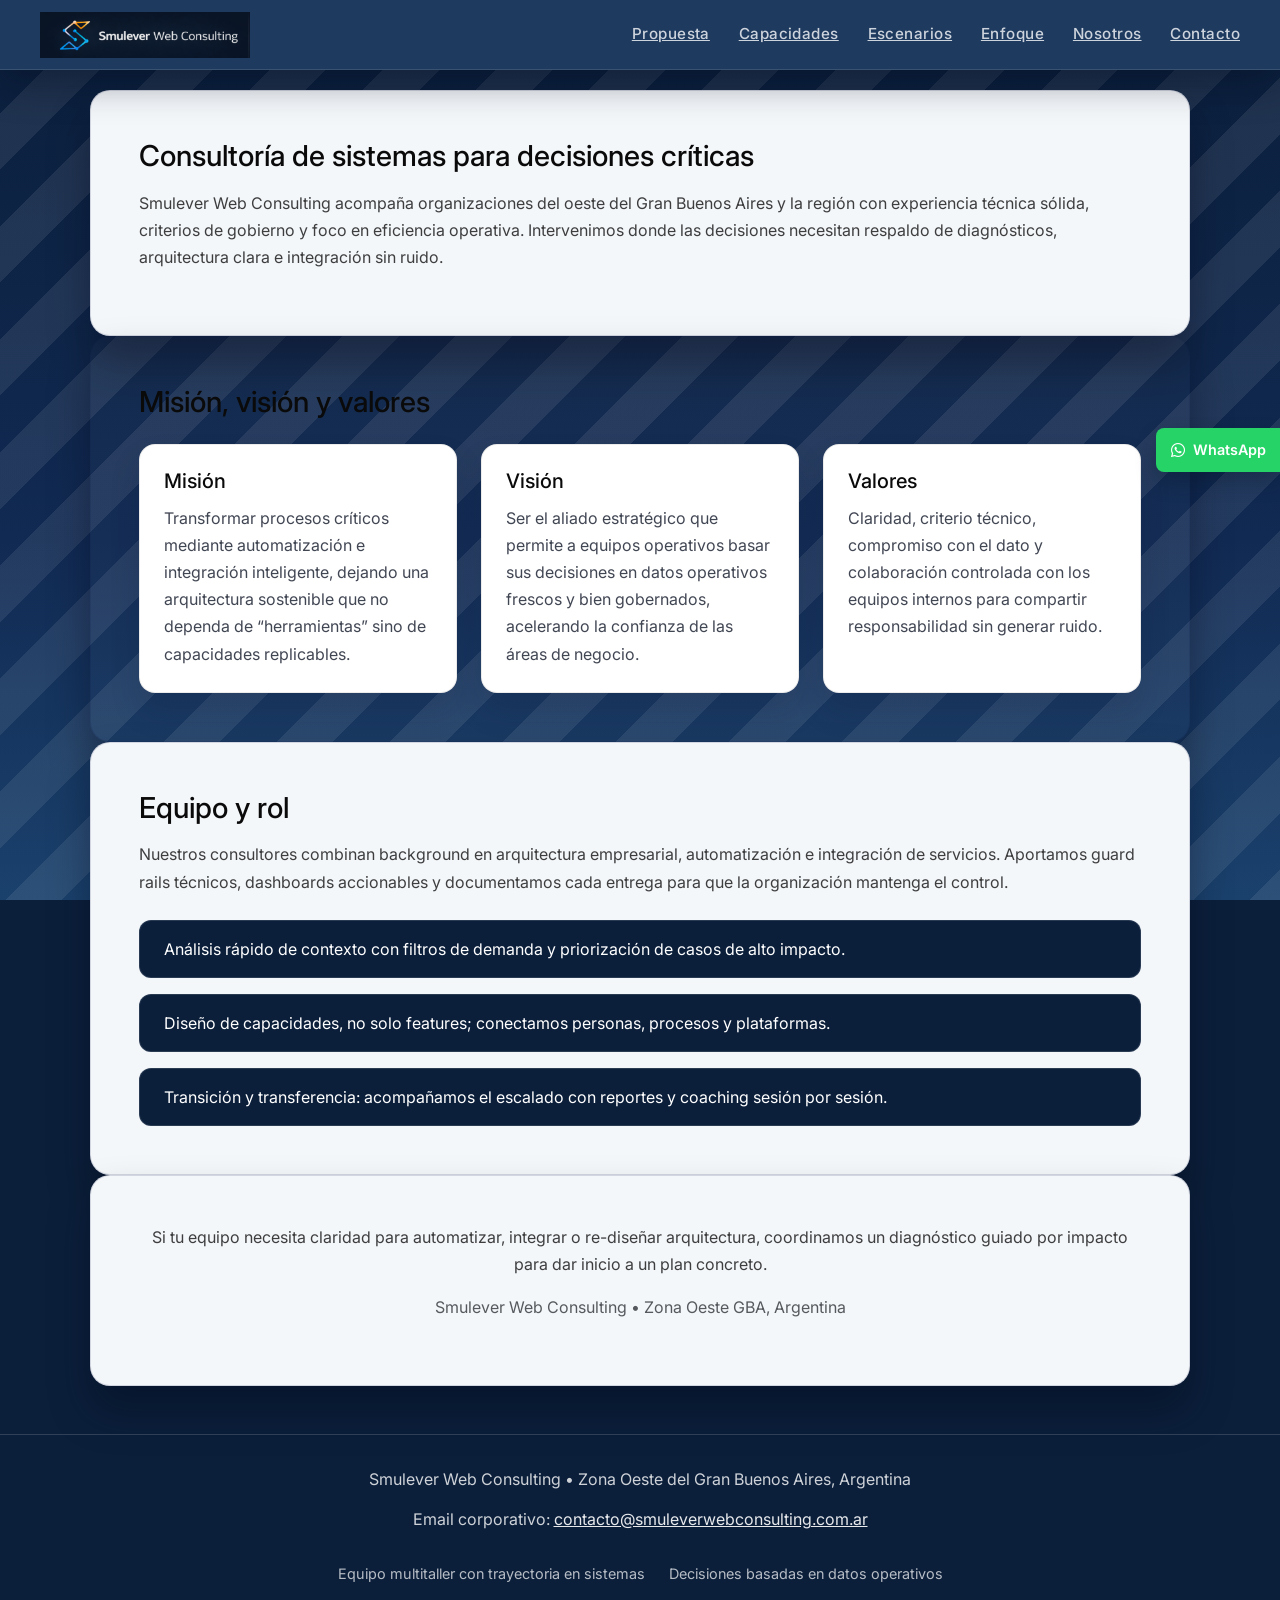
==== commit f89d0ae3: "Refactor site into independent section views and add floating WhatsApp" ====
--- a/about.html
+++ b/about.html
@@ -1,84 +1,117 @@
 <!DOCTYPE html>
 <html lang="es">
-<head>
-  <meta charset="utf-8" />
-  <meta name="viewport" content="width=device-width, initial-scale=1" />
-  <title>Nosotros • Smulever Web Consulting</title>
-  <link rel="stylesheet" href="styles.css" />
-</head>
-<body>
-  <header class="site-header">
-    <div class="site-brand">Smulever Web Consulting</div>
-    <nav class="site-nav">
-      <a href="index.html">Inicio</a>
-      <a href="about.html">Nosotros</a>
-      <a href="contact.html">Contacto</a>
-    </nav>
-  </header>
+  <head>
+    <meta charset="utf-8" />
+    <meta name="viewport" content="width=device-width, initial-scale=1" />
+    <title>Nosotros • Smulever Web Consulting</title>
+    <link
+      href="https://cdn.jsdelivr.net/npm/bootstrap@5.3.3/dist/css/bootstrap.min.css"
+      rel="stylesheet"
+      integrity="sha384-LZN37fPZ63mDaKglV7M72lMGqEVzqOjcsr0Ii37D2qn2hLiwz87f9Br+1NQ7wgWE"
+      crossorigin="anonymous"
+    />
+    <link rel="stylesheet" href="styles.css" />
+    <link
+      rel="stylesheet"
+      href="https://cdnjs.cloudflare.com/ajax/libs/font-awesome/6.5.2/css/all.min.css"
+      crossorigin="anonymous"
+      referrerpolicy="no-referrer"
+    />
+  </head>
+  <body>
+    <header class="site-header">
+      <a href="index.html">
+        <img src="images/LogoMarca_SmWC_menu.png" alt="Smulever Web Consulting" />
+      </a>
+      <nav class="site-nav">
+        <a href="propuesta.html">Propuesta</a>
+        <a href="capacidades.html">Capacidades</a>
+        <a href="escenarios.html">Escenarios</a>
+        <a href="enfoque.html">Enfoque</a>
+        <a href="about.html">Nosotros</a>
+        <a href="contact.html">Contacto</a>
+      </nav>
+    </header>
 
-  <main class="page">
-    <section class="content-panel">
-      <h2>Más de 15 años simplificando tecnología</h2>
-      <p>Somos un equipo con experiencia en soporte TI, ciberseguridad, infraestructura en la nube, desarrollo y diseño web.</p>
-      <div class="grid">
-        <div class="card">
-          <h3>Reducción de costos</h3>
-          <p>Diseñamos planes informáticos eficientes para reducir costos mediante una gestión ordenada de los recursos.</p>
+    <main class="page">
+      <section class="section-panel">
+        <h2>Consultoría de sistemas para decisiones críticas</h2>
+        <p>
+          Smulever Web Consulting acompaña organizaciones del oeste del Gran Buenos Aires y la región con experiencia técnica sólida,
+          criterios de gobierno y foco en eficiencia operativa. Intervenimos donde las decisiones necesitan respaldo de diagnósticos,
+          arquitectura clara e integración sin ruido.
+        </p>
+      </section>
+
+      <section class="section-panel section-alt">
+        <h2>Misión, visión y valores</h2>
+        <div class="card-grid">
+          <article class="card-panel">
+            <h3>Misión</h3>
+            <p>
+              Transformar procesos críticos mediante automatización e integración inteligente, dejando una arquitectura sostenible que
+              no dependa de “herramientas” sino de capacidades replicables.
+            </p>
+          </article>
+          <article class="card-panel">
+            <h3>Visión</h3>
+            <p>
+              Ser el aliado estratégico que permite a equipos operativos basar sus decisiones en datos operativos frescos y bien
+              gobernados, acelerando la confianza de las áreas de negocio.
+            </p>
+          </article>
+          <article class="card-panel">
+            <h3>Valores</h3>
+            <p>
+              Claridad, criterio técnico, compromiso con el dato y colaboración controlada con los equipos internos para compartir
+              responsabilidad sin generar ruido.
+            </p>
+          </article>
         </div>
-        <div class="card">
-          <h3>Optimización de procesos</h3>
-          <p>Automatizamos operaciones diarias para aumentar productividad y mejorar la continuidad del negocio.</p>
-        </div>
-        <div class="card">
-          <h3>Actualización constante</h3>
-          <p>Mantenemos actualizadas las tecnologías de cada cliente para evitar la obsolescencia y los riesgos.</p>
-        </div>
-        <div class="card">
-          <h3>Flexibilidad y escalabilidad</h3>
-          <p>Adaptamos las soluciones a medida que la empresa crece, con plataformas seguras y escalables.</p>
-        </div>
+      </section>
+
+      <section class="section-panel">
+        <h2>Equipo y rol</h2>
+        <p>
+          Nuestros consultores combinan background en arquitectura empresarial, automatización e integración de servicios. Aportamos
+          guard rails técnicos, dashboards accionables y documentamos cada entrega para que la organización mantenga el control.
+        </p>
+        <ul class="enfoque-list">
+          <li>Análisis rápido de contexto con filtros de demanda y priorización de casos de alto impacto.</li>
+          <li>Diseño de capacidades, no solo features; conectamos personas, procesos y plataformas.</li>
+          <li>Transición y transferencia: acompañamos el escalado con reportes y coaching sesión por sesión.</li>
+        </ul>
+      </section>
+
+      <section class="section-panel section-footer">
+        <p>
+          Si tu equipo necesita claridad para automatizar, integrar o re-diseñar arquitectura, coordinamos un diagnóstico guiado por
+          impacto para dar inicio a un plan concreto.
+        </p>
+        <p class="text-muted">Smulever Web Consulting • Zona Oeste GBA, Argentina</p>
+      </section>
+    </main>
+
+    <footer class="footer">
+      <p>Smulever Web Consulting • Zona Oeste del Gran Buenos Aires, Argentina</p>
+      <p>Email corporativo: <a href="mailto:distribuidorajs@gmail.com">contacto@smuleverwebconsulting.com.ar</a></p>
+      <div class="meta-row">
+        <span>Equipo multitaller con trayectoria en sistemas</span>
+        <span>Decisiones basadas en datos operativos</span>
       </div>
-    </section>
+    </footer>
 
-    <section class="content-panel">
-      <h2>Servicios integrales</h2>
-      <div class="grid">
-        <div class="card">
-          <h3>Soporte y asesoría TI</h3>
-          <p>Soporte remoto, administración de antivirus y resolución de incidentes de manera preventiva.</p>
-        </div>
-        <div class="card">
-          <h3>Soluciones Cloud</h3>
-          <p>Correo corporativo, Microsoft 365 y hosting seguro con migraciones y administración completa.</p>
-        </div>
-        <div class="card">
-          <h3>Marketing Digital</h3>
-          <p>Landing pages, SEO, Google Ads y publicidad focalizada para mejorar la visibilidad comercial.</p>
-        </div>
-        <div class="card">
-          <h3>Aplicaciones a medida</h3>
-          <p>Apps seguras como grúas, logística y atención que soportan operaciones críticas.</p>
-        </div>
-      </div>
-    </section>
+    <a class="fm-link -none" href="https://wa.me/541121379618" target="_blank" rel="noopener noreferrer" style="--_width: 95;">
+      <span class="fm-icon"><span class="fab fa-whatsapp"></span></span>
+      <span class="fm-label">WhatsApp</span>
+    </a>
 
-    <section class="content-panel">
-      <h2>Preguntas frecuentes</h2>
-      <div class="grid">
-        <div class="card">
-          <h3>¿Qué hacemos?</h3>
-          <p>Ofrecemos soporte, asesoría, ciberseguridad, gestión de infraestructura y soluciones en la nube para empresas.</p>
-        </div>
-        <div class="card">
-          <h3>¿Cómo contratar?</h3>
-          <p>A través del formulario o email; realizamos un diagnóstico gratuito y proponemos el plan adecuado.</p>
-        </div>
-        <div class="card">
-          <h3>¿Qué nos diferencia?</h3>
-          <p>Personalización, soporte proactivo y un equipo técnico con experiencia en múltiples industrias.</p>
-        </div>
-      </div>
-    </section>
-  </main>
-</body>
+    <script
+      src="https://cdn.jsdelivr.net/npm/bootstrap@5.3.3/dist/js/bootstrap.bundle.min.js"
+      integrity="sha384-kenU1KFdBIe4zVF0s0G1M5b4hcpxyD9F7jL+jjXkk+Q2h455rYXK/7HAuoJl+0I4"
+      crossorigin="anonymous"
+    ></script>
+  </body>
 </html>
+
+
--- a/styles.css
+++ b/styles.css
@@ -1,83 +1,132 @@
 @import url('https://fonts.googleapis.com/css2?family=Inter:wght@400;500;600;700&display=swap');
 
 :root {
-  --nav-bg: #0e2b57;
-  --panel-bg: #f6f8fb;
-  --card-bg: #112653;
-  --accent: #f2a900;
-  --text-dark: #111d3d;
-}
-
-* {
+  --color-base: #0b1f3b;
+  --color-secondary: #1e3a5f;
+  --color-soft: #f4f7fa;
+  --color-accent: #f2a900;
+  --color-text-dark: #0a0a0a;
+  --color-text-light: #ffffff;
+  --section-gap: 4rem;
+}
+
+*,
+*::before,
+*::after {
   box-sizing: border-box;
 }
 
 body {
   margin: 0;
   font-family: 'Inter', system-ui, sans-serif;
-  background: linear-gradient(135deg, #0b1f3b 0%, #123065 60%, #1a436d 100%);
-  color: var(--text-dark);
-}
-
-.page {
+  color: var(--color-text-dark);
+  background: var(--color-base);
   min-height: 100vh;
-  padding-top: 70px;
+  position: relative;
+  padding-top: 90px;
+}
+
+body::before {
+  content: '';
+  position: fixed;
+  inset: 0;
+  background-image:
+    repeating-linear-gradient(
+      135deg,
+      rgba(255, 255, 255, 0.08) 0,
+      rgba(255, 255, 255, 0.08) 40px,
+      transparent 40px,
+      transparent 80px
+    ),
+    linear-gradient(180deg, #0b1f3b 0%, #112a53 60%, #1a416c 100%);
+  z-index: -2;
 }
 
 .site-header {
   position: fixed;
   top: 0;
   left: 0;
-  width: 100%;
+  right: 0;
   height: 70px;
-  background: var(--nav-bg);
+  background: var(--color-secondary);
+  border-bottom: 1px solid rgba(255, 255, 255, 0.12);
   display: flex;
   align-items: center;
   justify-content: space-between;
-  padding: 0 2rem;
-  z-index: 10;
-  box-shadow: 0 4px 20px rgba(0, 0, 0, 0.3);
-}
-
-.site-brand {
+  padding: 0 2.5rem;
+  z-index: 20;
+  box-shadow: 0 10px 40px rgba(5, 10, 30, 0.45);
+}
+
+.site-header img {
+  height: 46px;
+  width: auto;
+}
+
+.site-nav {
+  display: flex;
+  gap: 1.8rem;
+  align-items: center;
+}
+
+.site-nav a {
+  color: rgba(255, 255, 255, 0.78);
+  font-weight: 500;
+  font-size: 0.95rem;
+  letter-spacing: 0.03em;
+  transition: color 0.2s ease, opacity 0.2s ease;
+}
+
+.site-nav a:hover,
+.site-nav a:focus-visible {
   color: #fff;
-  font-weight: 600;
-  font-size: 1.25rem;
-  letter-spacing: 0.1em;
-}
-
-.site-nav {
-  display: flex;
-  gap: 1.5rem;
-}
-
-.site-nav a {
-  color: #e8f1ff;
-  text-decoration: none;
-  font-weight: 500;
-  transition: color 0.2s ease;
-}
-
-.site-nav a:hover {
-  color: #fff;
+  opacity: 1;
+}
+
+.page {
+  width: 100%;
 }
 
 .hero {
-  padding: 4rem 6vw 3rem;
+  padding: 4rem 1rem 2rem;
+  max-width: 1100px;
+  margin: 0 auto;
   text-align: center;
 }
 
 .hero h1 {
-  font-size: clamp(2.2rem, 3vw, 3rem);
-  color: #fff;
+  font-size: clamp(2.4rem, 4vw, 3.4rem);
+  font-weight: 700;
+  color: var(--color-text-light);
   margin-bottom: 1rem;
 }
 
 .hero p {
-  color: #dbe6f7;
-  max-width: 640px;
+  max-width: 740px;
   margin: 0 auto 2rem;
+  color: rgba(244, 247, 250, 0.86);
   line-height: 1.6;
+}
+
+.brand-highlight-wrapper {
+  display: flex;
+  justify-content: center;
+  margin-bottom: 2rem;
+}
+
+.brand-highlight-pill {
+  background: rgba(242, 169, 0, 0.12);
+  border-radius: 999px;
+  padding: 0.5rem 1.5rem;
+  border: 1px solid rgba(242, 169, 0, 0.34);
+}
+
+.brand-highlight {
+  font-weight: 600;
+  color: var(--color-accent);
+  letter-spacing: 0.08em;
+  text-transform: uppercase;
+  font-size: 0.9rem;
 }
 
 .hero-actions {
@@ -85,94 +134,307 @@
   justify-content: center;
   gap: 1rem;
   flex-wrap: wrap;
-}
-
-.btn-primary,
-.btn-secondary {
-  padding: 0.9rem 1.8rem;
+  margin-bottom: 2rem;
+}
+
+.btn-primary {
+  background: var(--color-accent);
+  color: var(--color-text-dark);
   border-radius: 999px;
+  padding: 0.85rem 2rem;
   border: none;
   font-weight: 600;
-  cursor: pointer;
-}
-
-.btn-primary {
-  background: var(--accent);
-  color: #111d3d;
+  min-width: 160px;
+  transition: transform 0.2s ease, box-shadow 0.2s ease;
+}
+
+.btn-primary:hover {
+  box-shadow: 0 10px 20px rgba(0, 0, 0, 0.25);
+  transform: translateY(-2px);
 }
 
 .btn-secondary {
   background: transparent;
-  border: 1px solid rgba(255, 255, 255, 0.6);
   color: #fff;
-}
-
-.stats {
+  border-radius: 999px;
+  padding: 0.85rem 2rem;
+  border: 1px solid rgba(255, 255, 255, 0.5);
+  font-weight: 500;
+}
+
+.hero-stats {
   display: flex;
   justify-content: center;
   gap: 2rem;
   flex-wrap: wrap;
-  margin-top: 2rem;
-}
-
-.stat-card {
-  background: rgba(255, 255, 255, 0.12);
-  border: 1px solid rgba(255, 255, 255, 0.18);
+}
+
+.hero-stat {
+  background: rgba(255, 255, 255, 0.08);
   padding: 1rem 1.5rem;
-  border-radius: 18px;
+  border-radius: 14px;
+  border: 1px solid rgba(255, 255, 255, 0.1);
+  min-width: 150px;
   text-align: center;
-  min-width: 180px;
-}
-
-.stat-card strong {
+}
+
+.hero-stat strong {
   display: block;
   font-size: 2rem;
-  color: var(--accent);
-}
-
-.content-panel {
-  background: var(--panel-bg);
-  border-radius: 32px;
-  margin: 2rem auto;
-  padding: 2.5rem 3rem;
-  width: min(1100px, 90vw);
-  box-shadow: 0 25px 45px rgba(0, 0, 0, 0.35);
-}
-
-.content-panel h2 {
+  color: var(--color-accent);
+  font-weight: 700;
+}
+
+.hero-stat span {
+  display: block;
+  color: rgba(255, 255, 255, 0.8);
+  font-size: 0.9rem;
+  letter-spacing: 0.04em;
+}
+
+section {
+  padding: var(--section-gap) 1rem;
+}
+
+.section-panel {
+  max-width: 1100px;
+  margin: 0 auto;
+  background: var(--color-soft);
+  border-radius: 20px;
+  padding: 3rem;
+  box-shadow: 0 25px 40px rgba(3, 7, 20, 0.35);
+  border: 1px solid rgba(17, 32, 75, 0.15);
+}
+
+.section-panel h2 {
   margin-top: 0;
-  color: var(--text-dark);
-}
-
-.grid {
+  margin-bottom: 1rem;
+  font-size: clamp(1.8rem, 2vw, 2.3rem);
+}
+
+.section-panel p {
+  color: rgba(10, 10, 10, 0.78);
+  line-height: 1.7;
+}
+
+.card-grid {
   display: grid;
   grid-template-columns: repeat(auto-fit, minmax(220px, 1fr));
   gap: 1.5rem;
   margin-top: 1.5rem;
 }
 
-.card {
+.card-panel {
   background: #fff;
   border-radius: 16px;
-  padding: 1.2rem;
-  border: 1px solid rgba(17, 29, 61, 0.1);
-  box-shadow: 0 12px 30px rgba(17, 29, 61, 0.1);
-}
-
-.card h3 {
+  padding: 1.5rem;
+  min-height: 200px;
+  border: 1px solid rgba(10, 10, 10, 0.08);
+  box-shadow: 0 18px 30px rgba(12, 22, 57, 0.15);
+}
+
+.card-panel h3 {
   margin-top: 0;
-  font-size: 1.2rem;
-}
-
-.card p {
+  margin-bottom: 0.75rem;
+  font-size: 1.25rem;
+}
+
+.card-panel p {
   margin-bottom: 0;
-  line-height: 1.6;
-  color: rgba(17, 29, 61, 0.8);
-}
-
-.contact-footer {
+  color: rgba(17, 24, 40, 0.8);
+}
+
+.section-alt {
+  background: rgba(255, 255, 255, 0.02);
+}
+
+.enfoque-list {
+  list-style: none;
+  padding: 0;
+  margin: 1.5rem 0 0;
+  display: flex;
+  flex-direction: column;
+  gap: 1rem;
+}
+
+.enfoque-list li {
+  background: var(--color-base);
+  color: #fff;
+  padding: 1rem 1.5rem;
+  border-radius: 12px;
+  border: 1px solid rgba(255, 255, 255, 0.12);
+}
+
+.section-footer {
   text-align: center;
+  color: rgba(255, 255, 255, 0.85);
+  margin-bottom: 2rem;
+}
+
+.section-footer small {
+  display: block;
+  color: rgba(255, 255, 255, 0.6);
+}
+
+.contact-card {
+  background: #eaf0ff;
+  border-radius: 20px;
+  padding: 2rem;
+  border: 1px solid rgba(15, 26, 56, 0.1);
+}
+
+.form-group label {
+  font-weight: 500;
+  font-size: 0.9rem;
+  color: rgba(10, 10, 10, 0.8);
+}
+
+.form-group input,
+.form-group textarea {
+  width: 100%;
+  border-radius: 10px;
+  border: 1px solid rgba(10, 10, 10, 0.2);
+  padding: 0.85rem 1rem;
+  font-family: inherit;
+  font-size: 0.95rem;
+}
+
+.form-group textarea {
+  min-height: 130px;
+}
+
+.cta-secondary {
+  margin-top: 1rem;
+  display: inline-flex;
+  align-items: center;
+  gap: 0.5rem;
+  font-weight: 600;
+}
+
+.contact-card button {
+  background: var(--color-accent);
+  border: none;
+  border-radius: 999px;
+  color: var(--color-text-dark);
+  padding: 0.85rem 2.5rem;
+  font-weight: 600;
+  margin-top: 1rem;
+}
+
+.contact-stats {
+  background: #fff;
+  border-radius: 18px;
+  padding: 2rem;
+  border: 1px solid rgba(3, 7, 20, 0.1);
+  box-shadow: 0 20px 35px rgba(4, 8, 24, 0.15);
+}
+
+.contact-stats h3 {
+  font-size: 1.7rem;
+  margin-bottom: 1rem;
+}
+
+.contact-stats ul {
+  list-style: none;
+  padding: 0;
+  margin: 0;
+  display: grid;
+  gap: 1rem;
+}
+
+.contact-stats li {
+  font-size: 1.1rem;
+  color: rgba(3, 7, 34, 0.8);
+}
+
+.contact-stats em {
+  font-style: normal;
+  font-weight: 600;
+  color: var(--color-accent);
+}
+
+.footer {
+  padding: 2rem 1rem;
+  text-align: center;
+  color: rgba(255, 255, 255, 0.8);
   margin-top: 3rem;
-  color: rgba(17, 29, 61, 0.6);
+  border-top: 1px solid rgba(255, 255, 255, 0.15);
+}
+
+.footer a {
+  color: rgba(255, 255, 255, 0.9);
+}
+
+.meta-row {
+  margin-top: 2rem;
+  display: flex;
+  justify-content: center;
+  gap: 1.5rem;
+  flex-wrap: wrap;
+  color: rgba(255, 255, 255, 0.7);
+}
+
+.meta-row span {
   font-size: 0.9rem;
 }
+
+.fm-link {
+  position: fixed;
+  right: 0;
+  top: 50%;
+  transform: translateY(-50%);
+  display: inline-flex;
+  align-items: center;
+  gap: 0.5rem;
+  padding: 0.7rem 0.9rem;
+  background: #25d366;
+  color: #fff;
+  text-decoration: none;
+  font-weight: 600;
+  font-size: 0.9rem;
+  border-radius: 8px 0 0 8px;
+  box-shadow: 0 10px 20px rgba(6, 22, 40, 0.3);
+  z-index: 60;
+  transition: transform 0.2s ease, filter 0.2s ease;
+}
+
+.fm-link:hover,
+.fm-link:focus-visible {
+  transform: translateY(-50%) translateX(-3px);
+  color: #fff;
+  filter: brightness(1.04);
+}
+
+.fm-link .fm-icon {
+  display: inline-flex;
+  align-items: center;
+  justify-content: center;
+  font-size: 1rem;
+}
+
+@media (max-width: 768px) {
+  .site-header {
+    padding: 0 1.25rem;
+  }
+
+  .hero-actions {
+    flex-direction: column;
+  }
+
+  .section-panel {
+    padding: 2rem;
+  }
+
+  .fm-link {
+    top: auto;
+    bottom: 1.5rem;
+    transform: none;
+    border-radius: 999px;
+    right: 1rem;
+  }
+
+  .fm-link:hover,
+  .fm-link:focus-visible {
+    transform: translateY(-2px);
+  }
+}
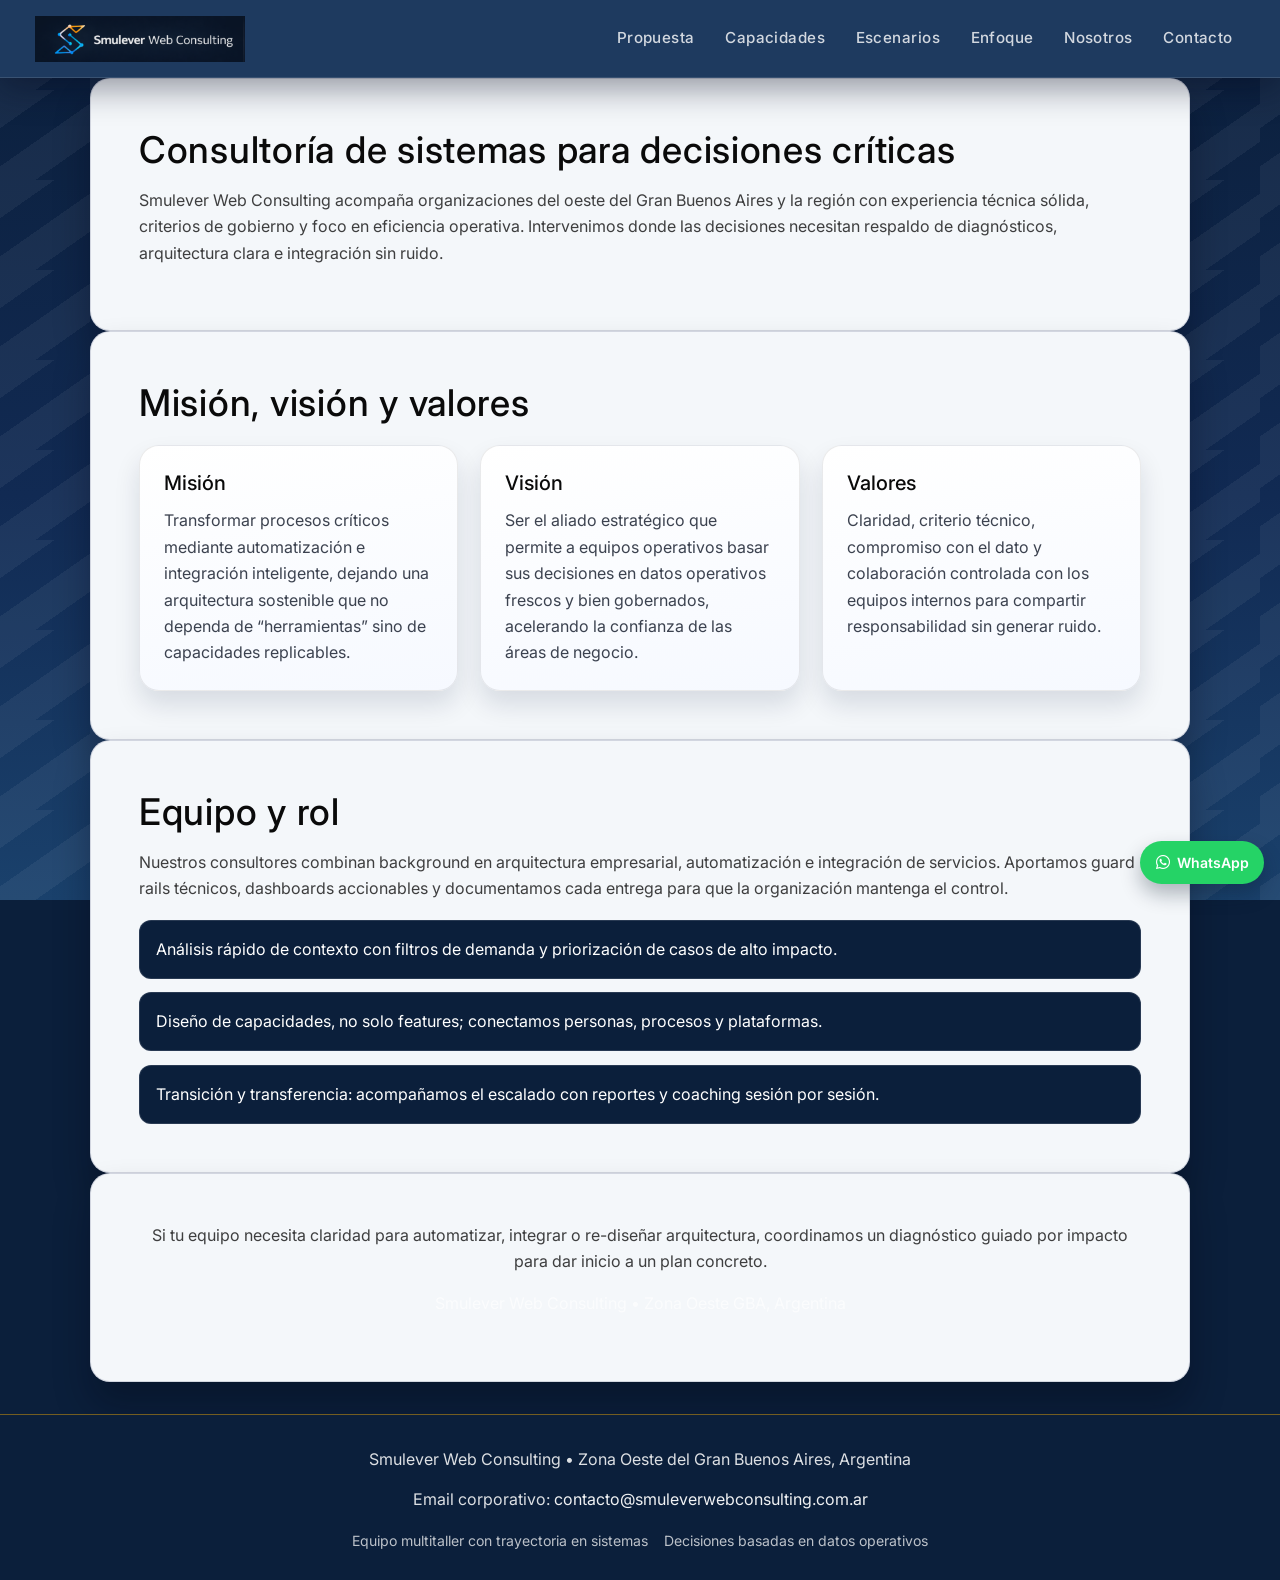
==== commit e5a35183: "Refactor responsive mobile-first layout and accessible nav; remove embedded API key" ====
--- a/about.html
+++ b/about.html
@@ -20,10 +20,15 @@
   </head>
   <body>
     <header class="site-header">
-      <a href="index.html">
+      <a class="site-brand" href="index.html">
         <img src="images/LogoMarca_SmWC_menu.png" alt="Smulever Web Consulting" />
       </a>
-      <nav class="site-nav">
+      <button class="nav-toggle" type="button" aria-expanded="false" aria-controls="primary-navigation" aria-label="Abrir menu">
+        <span></span>
+        <span></span>
+        <span></span>
+      </button>
+      <nav class="site-nav" id="primary-navigation">
         <a href="propuesta.html">Propuesta</a>
         <a href="capacidades.html">Capacidades</a>
         <a href="escenarios.html">Escenarios</a>
@@ -43,7 +48,7 @@
         </p>
       </section>
 
-      <section class="section-panel section-alt">
+      <section class="section-panel">
         <h2>Misión, visión y valores</h2>
         <div class="card-grid">
           <article class="card-panel">
@@ -106,6 +111,7 @@
       <span class="fm-label">WhatsApp</span>
     </a>
 
+    <script src="scripts/nav-menu.js"></script>
     <script
       src="https://cdn.jsdelivr.net/npm/bootstrap@5.3.3/dist/js/bootstrap.bundle.min.js"
       integrity="sha384-kenU1KFdBIe4zVF0s0G1M5b4hcpxyD9F7jL+jjXkk+Q2h455rYXK/7HAuoJl+0I4"
--- a/styles.css
+++ b/styles.css
@@ -7,13 +7,21 @@
   --color-accent: #f2a900;
   --color-text-dark: #0a0a0a;
   --color-text-light: #ffffff;
-  --section-gap: 4rem;
+  --container-max: 1100px;
+  --section-gap: clamp(3rem, 7vw, 4.5rem);
+  --header-height: 70px;
 }
 
 *,
 *::before,
 *::after {
   box-sizing: border-box;
+}
+
+html,
+body {
+  width: 100%;
+  overflow-x: clip;
 }
 
 body {
@@ -23,7 +31,7 @@
   background: var(--color-base);
   min-height: 100vh;
   position: relative;
-  padding-top: 90px;
+  padding-top: 0;
 }
 
 body::before {
@@ -31,56 +39,144 @@
   position: fixed;
   inset: 0;
   background-image:
-    repeating-linear-gradient(
-      135deg,
-      rgba(255, 255, 255, 0.08) 0,
-      rgba(255, 255, 255, 0.08) 40px,
-      transparent 40px,
-      transparent 80px
+    linear-gradient(
+      145deg,
+      rgba(255, 255, 255, 0.05) 25%,
+      transparent 25%,
+      transparent 50%,
+      rgba(255, 255, 255, 0.05) 50%,
+      rgba(255, 255, 255, 0.05) 75%,
+      transparent 75%,
+      transparent
     ),
-    linear-gradient(180deg, #0b1f3b 0%, #112a53 60%, #1a416c 100%);
+    linear-gradient(180deg, #0b1f3b 0%, #112a53 55%, #1a416c 100%);
+  background-size: 90px 90px, cover;
   z-index: -2;
 }
 
+a {
+  color: var(--color-secondary);
+  text-decoration: none;
+}
+
+a:hover,
+a:focus-visible {
+  text-decoration: underline;
+}
+
+img {
+  max-width: 100%;
+  height: auto;
+}
+
 .site-header {
-  position: fixed;
+  position: sticky;
   top: 0;
-  left: 0;
-  right: 0;
-  height: 70px;
+  min-height: var(--header-height);
   background: var(--color-secondary);
   border-bottom: 1px solid rgba(255, 255, 255, 0.12);
   display: flex;
   align-items: center;
-  justify-content: space-between;
-  padding: 0 2.5rem;
-  z-index: 20;
-  box-shadow: 0 10px 40px rgba(5, 10, 30, 0.45);
+  justify-content: flex-start;
+  flex-wrap: wrap;
+  gap: 0.75rem;
+  padding: 0.65rem 0.9rem;
+  z-index: 90;
+  box-shadow: 0 10px 34px rgba(5, 10, 30, 0.42);
+}
+
+.site-brand {
+  display: inline-flex;
+  align-items: center;
+  min-height: 44px;
 }
 
 .site-header img {
-  height: 46px;
+  height: clamp(34px, 6vw, 46px);
   width: auto;
 }
 
+.nav-toggle {
+  appearance: none;
+  border: 1px solid rgba(255, 255, 255, 0.28);
+  background: rgba(255, 255, 255, 0.06);
+  border-radius: 10px;
+  width: 44px;
+  height: 44px;
+  display: inline-flex;
+  flex-direction: column;
+  align-items: center;
+  justify-content: center;
+  gap: 5px;
+  cursor: pointer;
+  padding: 0;
+  margin-left: auto;
+}
+
+.nav-toggle span {
+  display: block;
+  width: 18px;
+  height: 2px;
+  border-radius: 999px;
+  background: #fff;
+  transition: transform 0.2s ease, opacity 0.2s ease;
+}
+
+.nav-open .nav-toggle span:nth-child(1) {
+  transform: translateY(7px) rotate(45deg);
+}
+
+.nav-open .nav-toggle span:nth-child(2) {
+  opacity: 0;
+}
+
+.nav-open .nav-toggle span:nth-child(3) {
+  transform: translateY(-7px) rotate(-45deg);
+}
+
 .site-nav {
+  order: 3;
+  width: 100%;
   display: flex;
-  gap: 1.8rem;
-  align-items: center;
+  flex-direction: column;
+  gap: 0.2rem;
+  background: rgba(11, 31, 59, 0.97);
+  border: 1px solid rgba(255, 255, 255, 0.18);
+  border-radius: 16px;
+  padding: 0;
+  margin-top: 0;
+  max-height: 0;
+  overflow: hidden;
+  opacity: 1;
+  visibility: visible;
+  pointer-events: auto;
+  transform: none;
+  transition: max-height 0.25s ease, padding 0.25s ease, margin-top 0.25s ease;
+  box-shadow: 0 20px 36px rgba(2, 7, 22, 0.45);
 }
 
 .site-nav a {
-  color: rgba(255, 255, 255, 0.78);
+  color: rgba(255, 255, 255, 0.9);
   font-weight: 500;
   font-size: 0.95rem;
   letter-spacing: 0.03em;
-  transition: color 0.2s ease, opacity 0.2s ease;
+  border-radius: 10px;
+  padding: 0.72rem 0.8rem;
+  transition: background-color 0.2s ease, color 0.2s ease;
 }
 
 .site-nav a:hover,
 .site-nav a:focus-visible {
   color: #fff;
-  opacity: 1;
+  background: rgba(255, 255, 255, 0.12);
+  text-decoration: none;
+}
+
+.nav-open .site-nav {
+  margin-top: 0.45rem;
+  max-height: 70vh;
+  padding: 0.75rem;
+  overflow-y: auto;
 }
 
 .page {
@@ -88,99 +184,128 @@
 }
 
 .hero {
-  padding: 4rem 1rem 2rem;
-  max-width: 1100px;
+  padding: clamp(2.1rem, 6vw, 4rem) 1rem clamp(1.6rem, 5vw, 2.3rem);
+  width: min(100%, var(--container-max));
   margin: 0 auto;
   text-align: center;
 }
 
 .hero h1 {
-  font-size: clamp(2.4rem, 4vw, 3.4rem);
+  font-size: clamp(1.95rem, 7vw, 3.4rem);
+  line-height: 1.2;
   font-weight: 700;
   color: var(--color-text-light);
-  margin-bottom: 1rem;
+  margin: 0.35rem auto 0.95rem;
+  letter-spacing: 0.02em;
+  text-wrap: balance;
 }
 
 .hero p {
   max-width: 740px;
-  margin: 0 auto 2rem;
-  color: rgba(244, 247, 250, 0.86);
+  margin: 0 auto 1.3rem;
+  color: rgba(244, 247, 250, 0.88);
   line-height: 1.6;
+  font-size: clamp(0.98rem, 2.8vw, 1.08rem);
+  text-wrap: pretty;
+}
+
+.eyebrow {
+  letter-spacing: 0.06em;
+  font-size: 0.84rem;
+  margin-bottom: 0.8rem;
 }
 
 .brand-highlight-wrapper {
   display: flex;
   justify-content: center;
-  margin-bottom: 2rem;
+  margin-bottom: 1.3rem;
 }
 
 .brand-highlight-pill {
-  background: rgba(242, 169, 0, 0.12);
+  background: rgba(242, 169, 0, 0.13);
   border-radius: 999px;
-  padding: 0.5rem 1.5rem;
+  padding: 0.52rem 1rem;
   border: 1px solid rgba(242, 169, 0, 0.34);
+  max-width: 100%;
 }
 
 .brand-highlight {
   font-weight: 600;
   color: var(--color-accent);
-  letter-spacing: 0.08em;
+  letter-spacing: 0.07em;
   text-transform: uppercase;
-  font-size: 0.9rem;
+  font-size: clamp(0.66rem, 2.3vw, 0.9rem);
+  line-height: 1.35;
 }
 
 .hero-actions {
-  display: flex;
+  display: grid;
+  grid-template-columns: 1fr;
+  gap: 0.75rem;
+  width: min(100%, 420px);
+  margin: 0 auto;
+}
+
+.btn-primary,
+.btn-secondary,
+.contact-card button {
+  display: inline-flex;
+  align-items: center;
   justify-content: center;
-  gap: 1rem;
-  flex-wrap: wrap;
-  margin-bottom: 2rem;
+  width: 100%;
+  min-height: 46px;
+  border-radius: 999px;
+  padding: 0.8rem 1.35rem;
+  font-weight: 600;
+  text-align: center;
+  border: 1px solid transparent;
 }
 
 .btn-primary {
   background: var(--color-accent);
   color: var(--color-text-dark);
-  border-radius: 999px;
-  padding: 0.85rem 2rem;
-  border: none;
-  font-weight: 600;
-  min-width: 160px;
-  transition: transform 0.2s ease, box-shadow 0.2s ease;
-}
-
-.btn-primary:hover {
+  transition: transform 0.2s ease, box-shadow 0.2s ease, filter 0.2s ease;
+}
+
+.btn-primary:hover,
+.btn-primary:focus-visible {
   box-shadow: 0 10px 20px rgba(0, 0, 0, 0.25);
   transform: translateY(-2px);
+  filter: brightness(1.02);
+  text-decoration: none;
 }
 
 .btn-secondary {
   background: transparent;
   color: #fff;
-  border-radius: 999px;
-  padding: 0.85rem 2rem;
-  border: 1px solid rgba(255, 255, 255, 0.5);
+  border-color: rgba(255, 255, 255, 0.52);
   font-weight: 500;
 }
 
+.btn-secondary:hover,
+.btn-secondary:focus-visible {
+  text-decoration: none;
+  background: rgba(255, 255, 255, 0.1);
+}
+
 .hero-stats {
-  display: flex;
-  justify-content: center;
-  gap: 2rem;
-  flex-wrap: wrap;
+  display: grid;
+  grid-template-columns: repeat(auto-fit, minmax(140px, 1fr));
+  gap: 0.75rem;
+  margin-top: 1.5rem;
 }
 
 .hero-stat {
   background: rgba(255, 255, 255, 0.08);
-  padding: 1rem 1.5rem;
+  padding: 0.9rem 1rem;
   border-radius: 14px;
-  border: 1px solid rgba(255, 255, 255, 0.1);
-  min-width: 150px;
+  border: 1px solid rgba(255, 255, 255, 0.12);
   text-align: center;
 }
 
 .hero-stat strong {
   display: block;
-  font-size: 2rem;
+  font-size: clamp(1.4rem, 5vw, 2rem);
   color: var(--color-accent);
   font-weight: 700;
 }
@@ -188,7 +313,7 @@
 .hero-stat span {
   display: block;
   color: rgba(255, 255, 255, 0.8);
-  font-size: 0.9rem;
+  font-size: 0.86rem;
   letter-spacing: 0.04em;
 }
 
@@ -197,96 +322,105 @@
 }
 
 .section-panel {
-  max-width: 1100px;
+  width: min(100%, var(--container-max));
   margin: 0 auto;
   background: var(--color-soft);
-  border-radius: 20px;
-  padding: 3rem;
-  box-shadow: 0 25px 40px rgba(3, 7, 20, 0.35);
+  border-radius: clamp(16px, 4vw, 20px);
+  padding: clamp(1.25rem, 4.6vw, 3rem);
+  box-shadow: 0 24px 36px rgba(3, 7, 20, 0.32);
   border: 1px solid rgba(17, 32, 75, 0.15);
 }
 
 .section-panel h2 {
   margin-top: 0;
-  margin-bottom: 1rem;
-  font-size: clamp(1.8rem, 2vw, 2.3rem);
+  margin-bottom: 0.9rem;
+  font-size: clamp(1.45rem, 5.1vw, 2.3rem);
+  line-height: 1.24;
+  letter-spacing: 0.02em;
+  text-wrap: balance;
 }
 
 .section-panel p {
   color: rgba(10, 10, 10, 0.78);
-  line-height: 1.7;
+  line-height: 1.65;
+  margin-top: 0;
 }
 
 .card-grid {
   display: grid;
-  grid-template-columns: repeat(auto-fit, minmax(220px, 1fr));
-  gap: 1.5rem;
-  margin-top: 1.5rem;
+  grid-template-columns: 1fr;
+  gap: 1rem;
+  margin-top: 1.2rem;
 }
 
 .card-panel {
-  background: #fff;
-  border-radius: 16px;
-  padding: 1.5rem;
-  min-height: 200px;
+  background: linear-gradient(170deg, #ffffff 0%, #f6f9ff 100%);
+  border-radius: 1.25rem;
+  padding: clamp(1rem, 3.6vw, 1.5rem);
+  min-height: 0;
   border: 1px solid rgba(10, 10, 10, 0.08);
-  box-shadow: 0 18px 30px rgba(12, 22, 57, 0.15);
+  box-shadow: 0 14px 26px rgba(12, 22, 57, 0.12);
 }
 
 .card-panel h3 {
   margin-top: 0;
-  margin-bottom: 0.75rem;
-  font-size: 1.25rem;
+  margin-bottom: 0.65rem;
+  font-size: clamp(1.1rem, 4vw, 1.25rem);
+  line-height: 1.35;
 }
 
 .card-panel p {
   margin-bottom: 0;
-  color: rgba(17, 24, 40, 0.8);
+  color: rgba(17, 24, 40, 0.82);
 }
 
 .section-alt {
-  background: rgba(255, 255, 255, 0.02);
+  background: var(--color-soft);
 }
 
 .enfoque-list {
   list-style: none;
   padding: 0;
-  margin: 1.5rem 0 0;
+  margin: 1.15rem 0 0;
   display: flex;
   flex-direction: column;
-  gap: 1rem;
+  gap: 0.85rem;
 }
 
 .enfoque-list li {
   background: var(--color-base);
   color: #fff;
-  padding: 1rem 1.5rem;
+  padding: 1rem 1rem;
   border-radius: 12px;
   border: 1px solid rgba(255, 255, 255, 0.12);
+  line-height: 1.55;
 }
 
 .section-footer {
   text-align: center;
-  color: rgba(255, 255, 255, 0.85);
-  margin-bottom: 2rem;
+  color: rgba(255, 255, 255, 0.9);
+  margin-bottom: 1rem;
+}
+
+.section-footer .text-muted {
+  color: rgba(255, 255, 255, 0.66) !important;
 }
 
 .section-footer small {
   display: block;
-  color: rgba(255, 255, 255, 0.6);
+  color: rgba(255, 255, 255, 0.62);
 }
 
 .contact-card {
-  background: #eaf0ff;
-  border-radius: 20px;
-  padding: 2rem;
+  background: #e4e8ff;
+  border-radius: clamp(16px, 4vw, 20px);
   border: 1px solid rgba(15, 26, 56, 0.1);
 }
 
 .form-group label {
   font-weight: 500;
   font-size: 0.9rem;
-  color: rgba(10, 10, 10, 0.8);
+  color: rgba(10, 10, 10, 0.82);
 }
 
 .form-group input,
@@ -294,43 +428,59 @@
   width: 100%;
   border-radius: 10px;
   border: 1px solid rgba(10, 10, 10, 0.2);
-  padding: 0.85rem 1rem;
+  padding: 0.82rem 0.95rem;
   font-family: inherit;
   font-size: 0.95rem;
+  background: #fff;
 }
 
 .form-group textarea {
   min-height: 130px;
+  resize: vertical;
 }
 
 .cta-secondary {
   margin-top: 1rem;
   display: inline-flex;
   align-items: center;
-  gap: 0.5rem;
+  flex-wrap: wrap;
+  gap: 0.35rem;
   font-weight: 600;
 }
 
 .contact-card button {
   background: var(--color-accent);
+  color: var(--color-text-dark);
   border: none;
-  border-radius: 999px;
-  color: var(--color-text-dark);
-  padding: 0.85rem 2.5rem;
-  font-weight: 600;
-  margin-top: 1rem;
+  margin-top: 0.5rem;
+}
+
+.form-status {
+  margin-top: 0.85rem;
+  margin-bottom: 0;
+  font-size: 0.92rem;
+  color: rgba(10, 10, 10, 0.7);
+}
+
+.form-status.success {
+  color: #0f7a2e;
+}
+
+.form-status.error {
+  color: #9b1c1c;
 }
 
 .contact-stats {
   background: #fff;
   border-radius: 18px;
-  padding: 2rem;
+  padding: clamp(1rem, 3.5vw, 2rem);
   border: 1px solid rgba(3, 7, 20, 0.1);
-  box-shadow: 0 20px 35px rgba(4, 8, 24, 0.15);
+  box-shadow: 0 20px 35px rgba(4, 8, 24, 0.12);
 }
 
 .contact-stats h3 {
-  font-size: 1.7rem;
+  font-size: clamp(1.3rem, 4.8vw, 1.7rem);
+  margin-top: 0;
   margin-bottom: 1rem;
 }
 
@@ -339,60 +489,60 @@
   padding: 0;
   margin: 0;
   display: grid;
-  gap: 1rem;
+  gap: 0.75rem;
 }
 
 .contact-stats li {
-  font-size: 1.1rem;
-  color: rgba(3, 7, 34, 0.8);
+  font-size: clamp(1rem, 3.4vw, 1.08rem);
+  color: rgba(3, 7, 34, 0.84);
 }
 
 .contact-stats em {
   font-style: normal;
-  font-weight: 600;
+  font-weight: 700;
   color: var(--color-accent);
 }
 
 .footer {
-  padding: 2rem 1rem;
+  background: var(--color-base);
+  padding: 2rem 1rem 1.8rem;
   text-align: center;
-  color: rgba(255, 255, 255, 0.8);
-  margin-top: 3rem;
-  border-top: 1px solid rgba(255, 255, 255, 0.15);
+  color: rgba(255, 255, 255, 0.86);
+  margin-top: 2rem;
+  border-top: 1px solid rgba(242, 169, 0, 0.45);
 }
 
 .footer a {
-  color: rgba(255, 255, 255, 0.9);
+  color: rgba(255, 255, 255, 0.94);
 }
 
 .meta-row {
-  margin-top: 2rem;
+  margin-top: 1.2rem;
   display: flex;
   justify-content: center;
-  gap: 1.5rem;
+  gap: 0.55rem 1rem;
   flex-wrap: wrap;
-  color: rgba(255, 255, 255, 0.7);
+  color: rgba(255, 255, 255, 0.72);
 }
 
 .meta-row span {
-  font-size: 0.9rem;
+  font-size: 0.88rem;
 }
 
 .fm-link {
   position: fixed;
-  right: 0;
-  top: 50%;
-  transform: translateY(-50%);
+  right: 1rem;
+  bottom: 1rem;
   display: inline-flex;
   align-items: center;
-  gap: 0.5rem;
-  padding: 0.7rem 0.9rem;
+  gap: 0.45rem;
+  padding: 0.7rem 0.95rem;
   background: #25d366;
   color: #fff;
   text-decoration: none;
   font-weight: 600;
-  font-size: 0.9rem;
-  border-radius: 8px 0 0 8px;
+  font-size: 0.88rem;
+  border-radius: 999px;
   box-shadow: 0 10px 20px rgba(6, 22, 40, 0.3);
   z-index: 60;
   transition: transform 0.2s ease, filter 0.2s ease;
@@ -400,9 +550,10 @@
 
 .fm-link:hover,
 .fm-link:focus-visible {
-  transform: translateY(-50%) translateX(-3px);
+  transform: translateY(-2px);
   color: #fff;
   filter: brightness(1.04);
+  text-decoration: none;
 }
 
 .fm-link .fm-icon {
@@ -412,29 +563,86 @@
   font-size: 1rem;
 }
 
-@media (max-width: 768px) {
+@media (min-width: 768px) {
+  :root {
+    --header-height: 78px;
+  }
+
   .site-header {
-    padding: 0 1.25rem;
+    padding: 0 1.35rem;
+    gap: 1rem;
   }
 
   .hero-actions {
-    flex-direction: column;
-  }
-
-  .section-panel {
-    padding: 2rem;
-  }
-
-  .fm-link {
-    top: auto;
-    bottom: 1.5rem;
-    transform: none;
-    border-radius: 999px;
-    right: 1rem;
-  }
-
-  .fm-link:hover,
-  .fm-link:focus-visible {
-    transform: translateY(-2px);
-  }
-}
+    grid-template-columns: auto auto;
+    justify-content: center;
+    width: auto;
+  }
+
+  .btn-primary,
+  .btn-secondary {
+    width: auto;
+    min-width: 180px;
+  }
+
+  .card-grid {
+    grid-template-columns: repeat(2, minmax(0, 1fr));
+    gap: 1.2rem;
+  }
+}
+
+@media (min-width: 992px) {
+  body {
+    padding-top: var(--header-height);
+  }
+
+  .site-header {
+    position: fixed;
+    inset: 0 0 auto;
+    height: var(--header-height);
+    min-height: 0;
+    flex-wrap: nowrap;
+    justify-content: space-between;
+    padding: 0 2.2rem;
+  }
+
+  .nav-toggle {
+    display: none;
+  }
+
+  .site-nav {
+    position: static;
+    max-height: none;
+    border: 0;
+    box-shadow: none;
+    background: transparent;
+    border-radius: 0;
+    padding: 0 !important;
+    margin-top: 0;
+    flex-direction: row;
+    align-items: center;
+    gap: 0.4rem;
+    width: auto;
+    overflow: visible;
+  }
+
+  .site-nav a {
+    padding: 0.5rem 0.75rem;
+    color: rgba(255, 255, 255, 0.8);
+  }
+
+  .site-nav a:hover,
+  .site-nav a:focus-visible {
+    background: transparent;
+    color: #fff;
+  }
+
+  .hero {
+    padding-top: 3.8rem;
+  }
+
+  .card-grid {
+    grid-template-columns: repeat(auto-fit, minmax(220px, 1fr));
+    gap: 1.4rem;
+  }
+}
